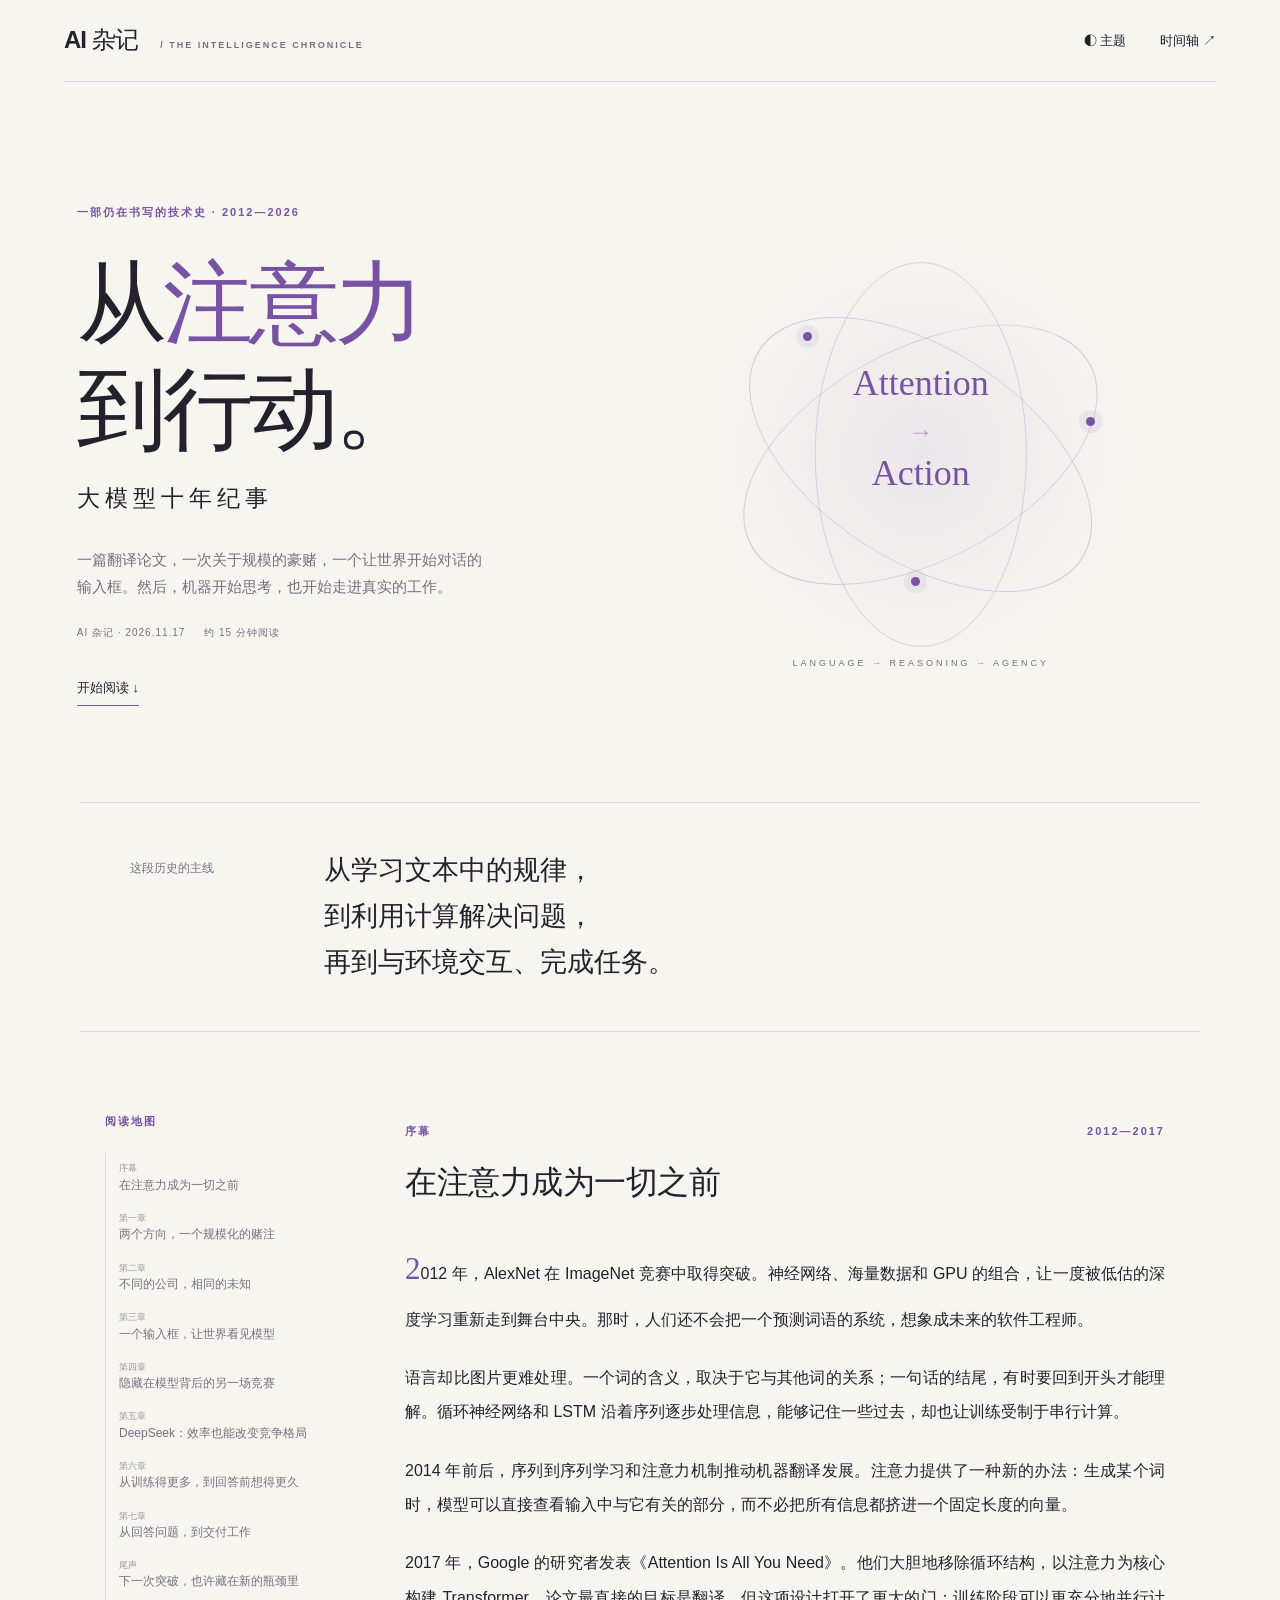
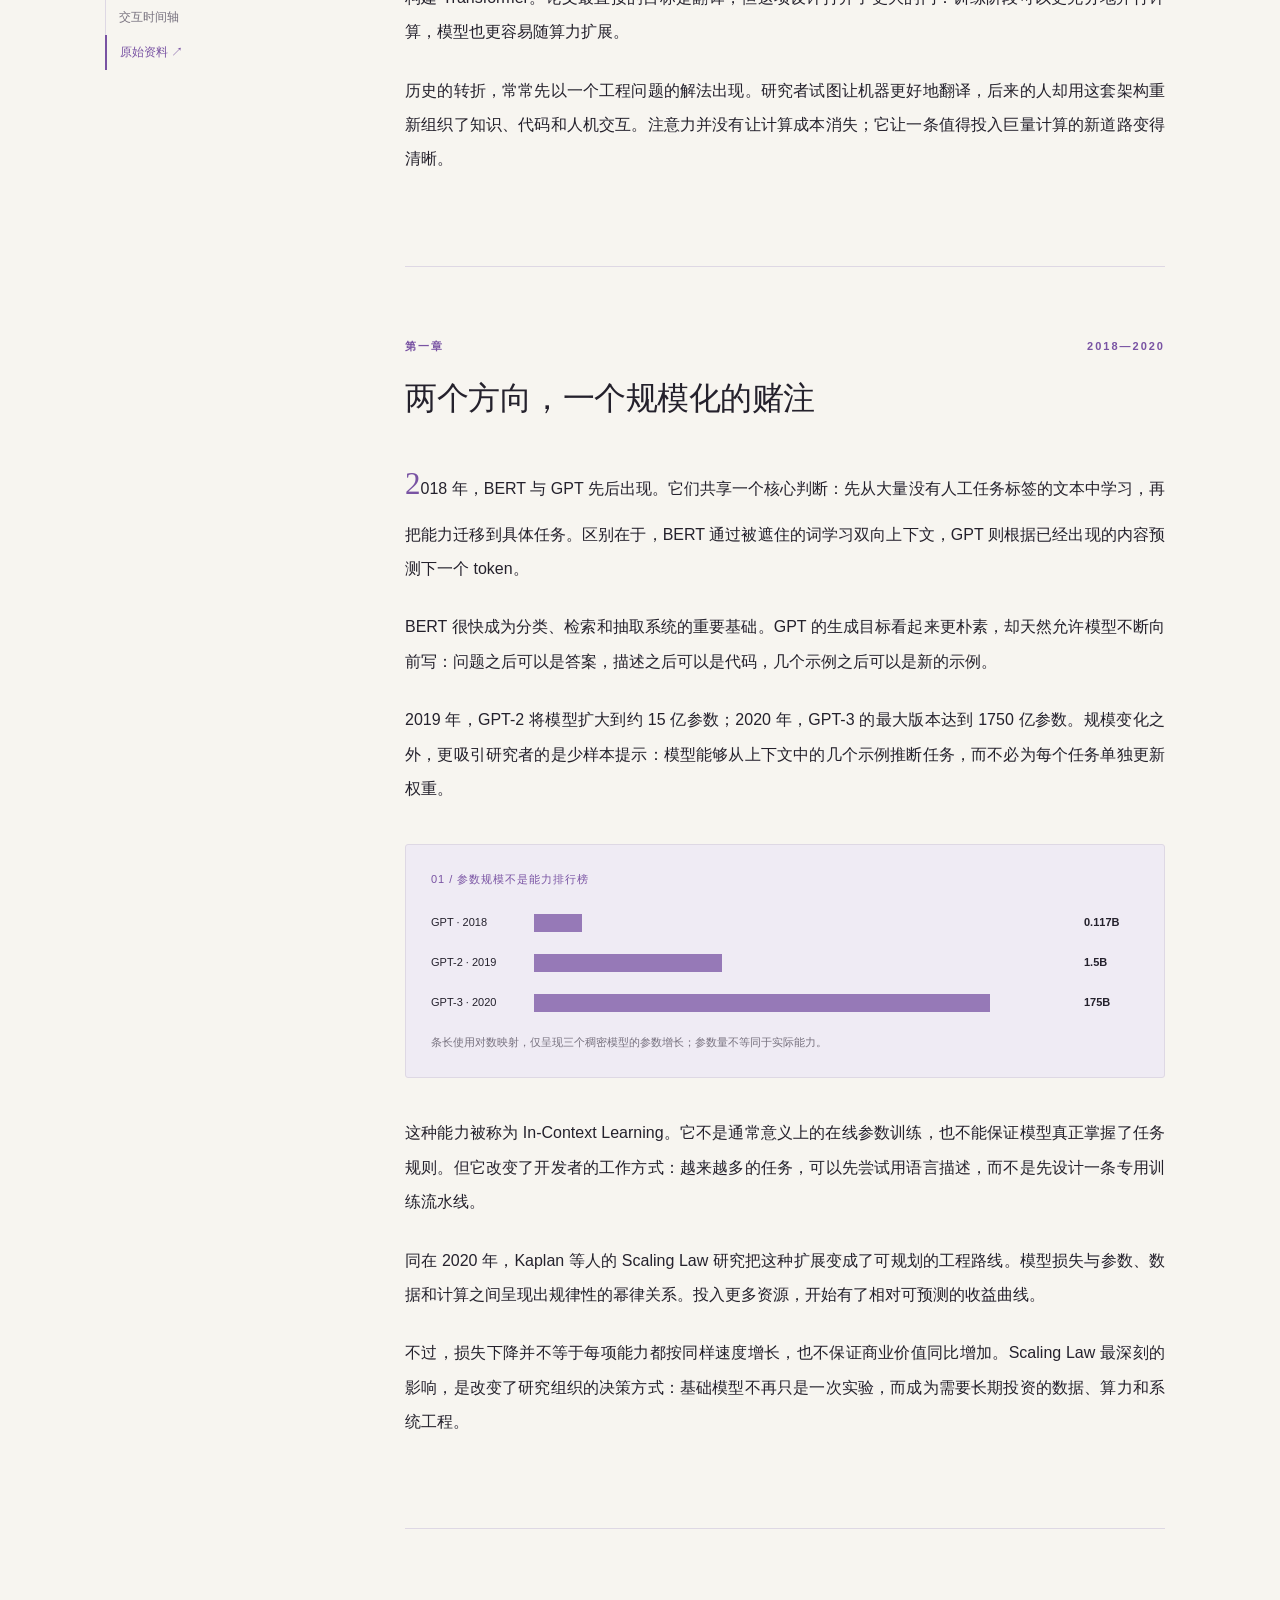
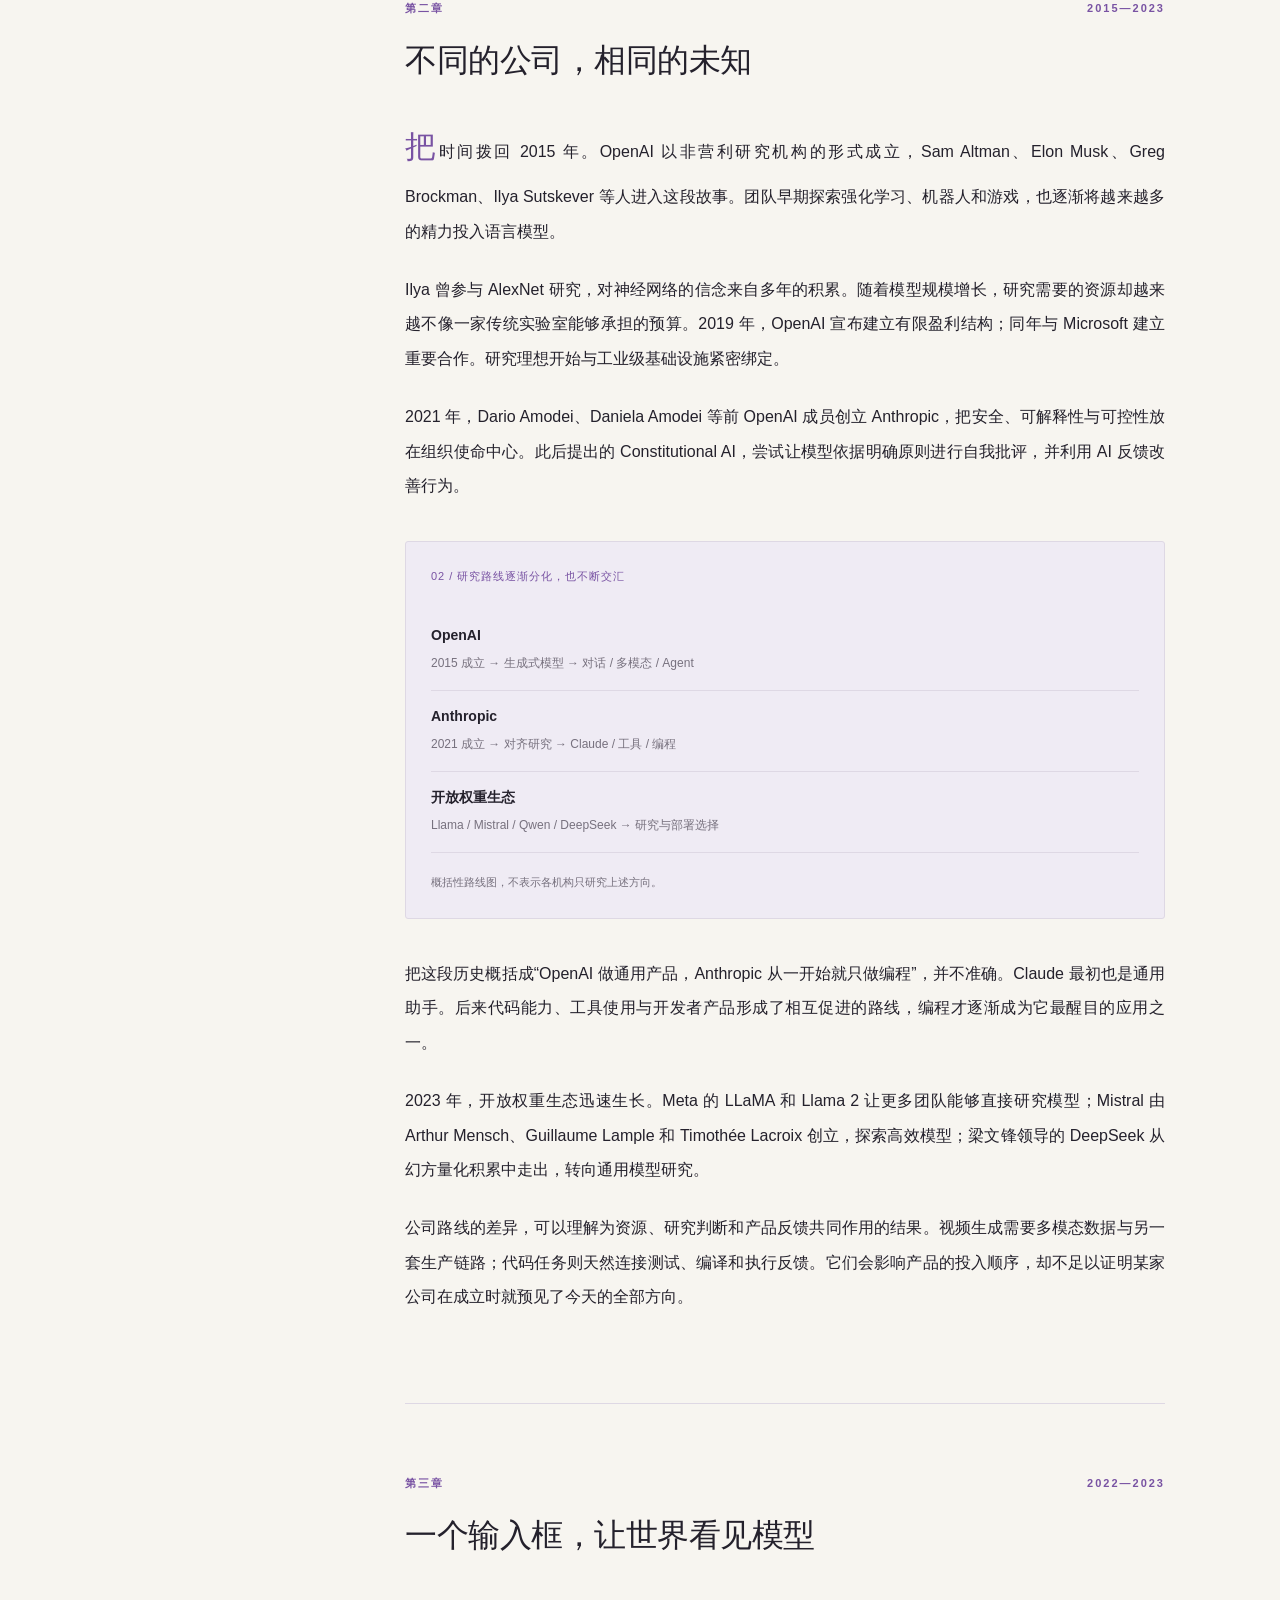
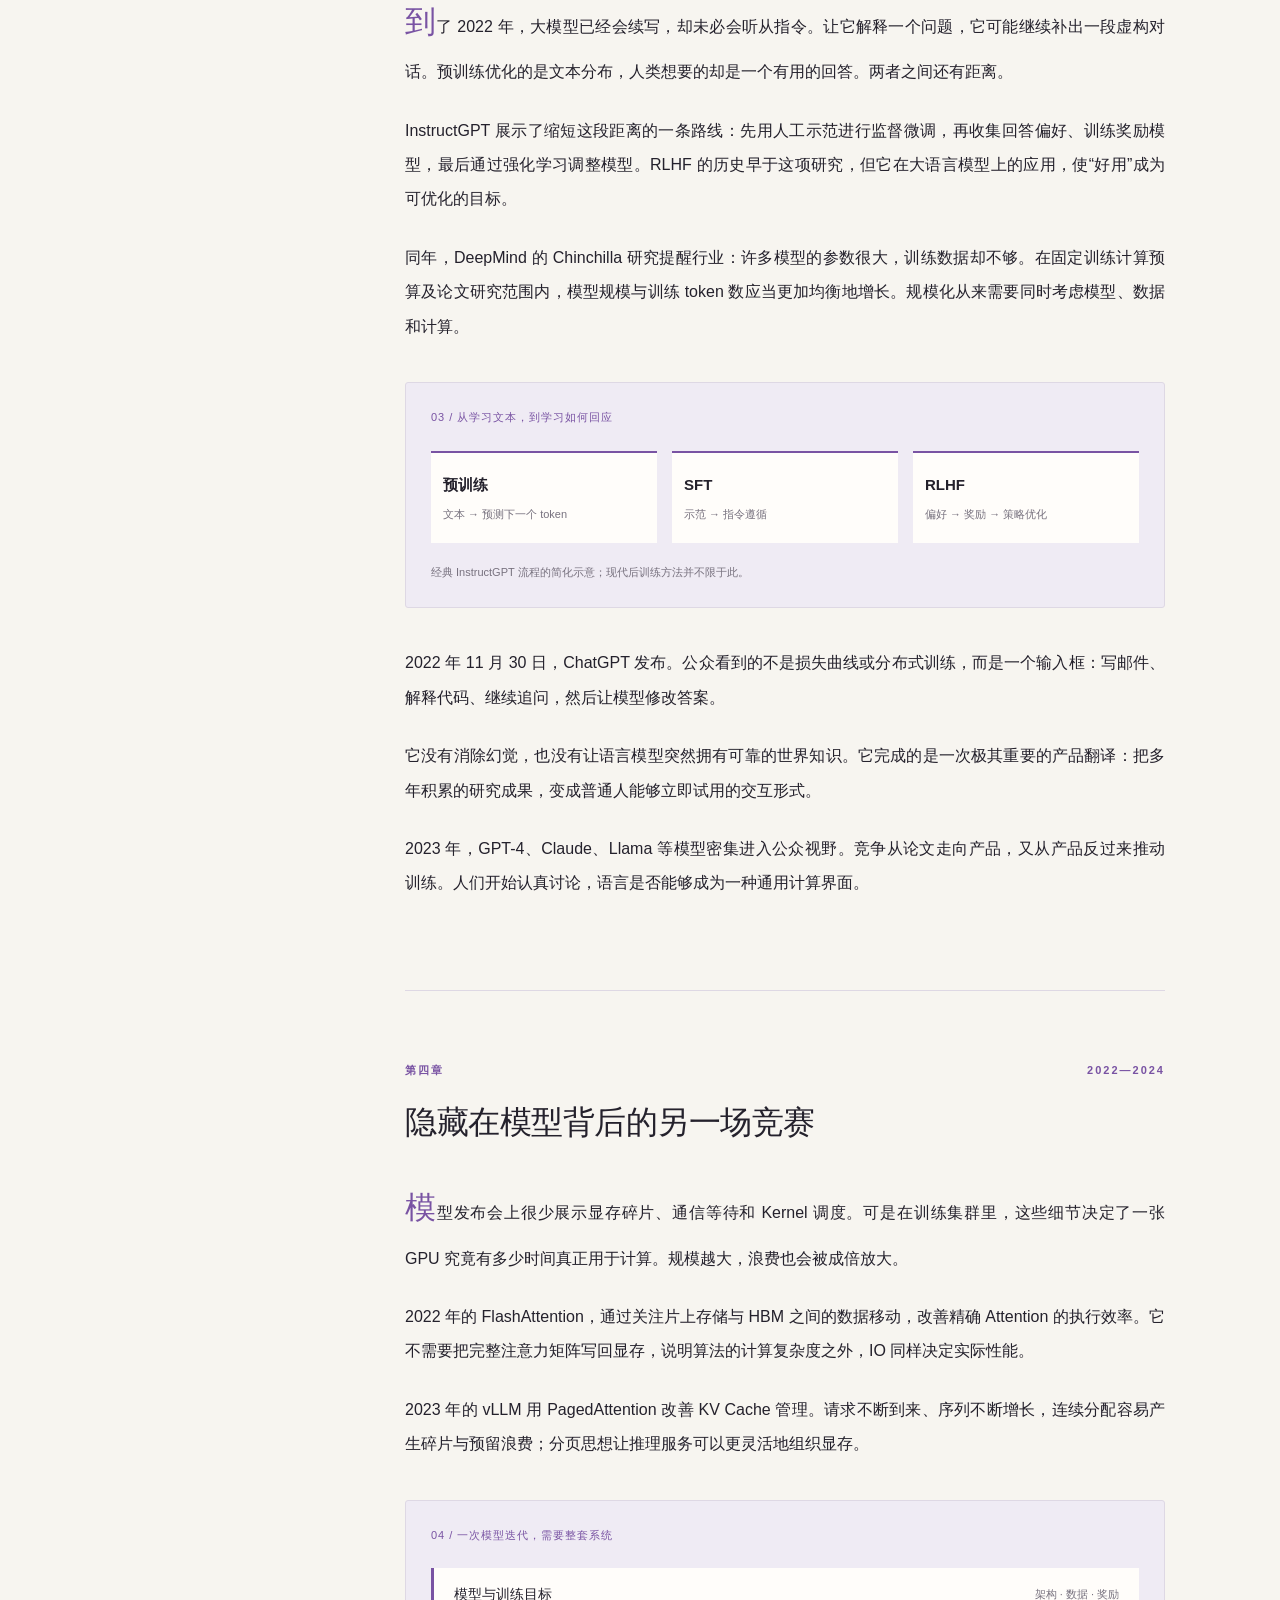
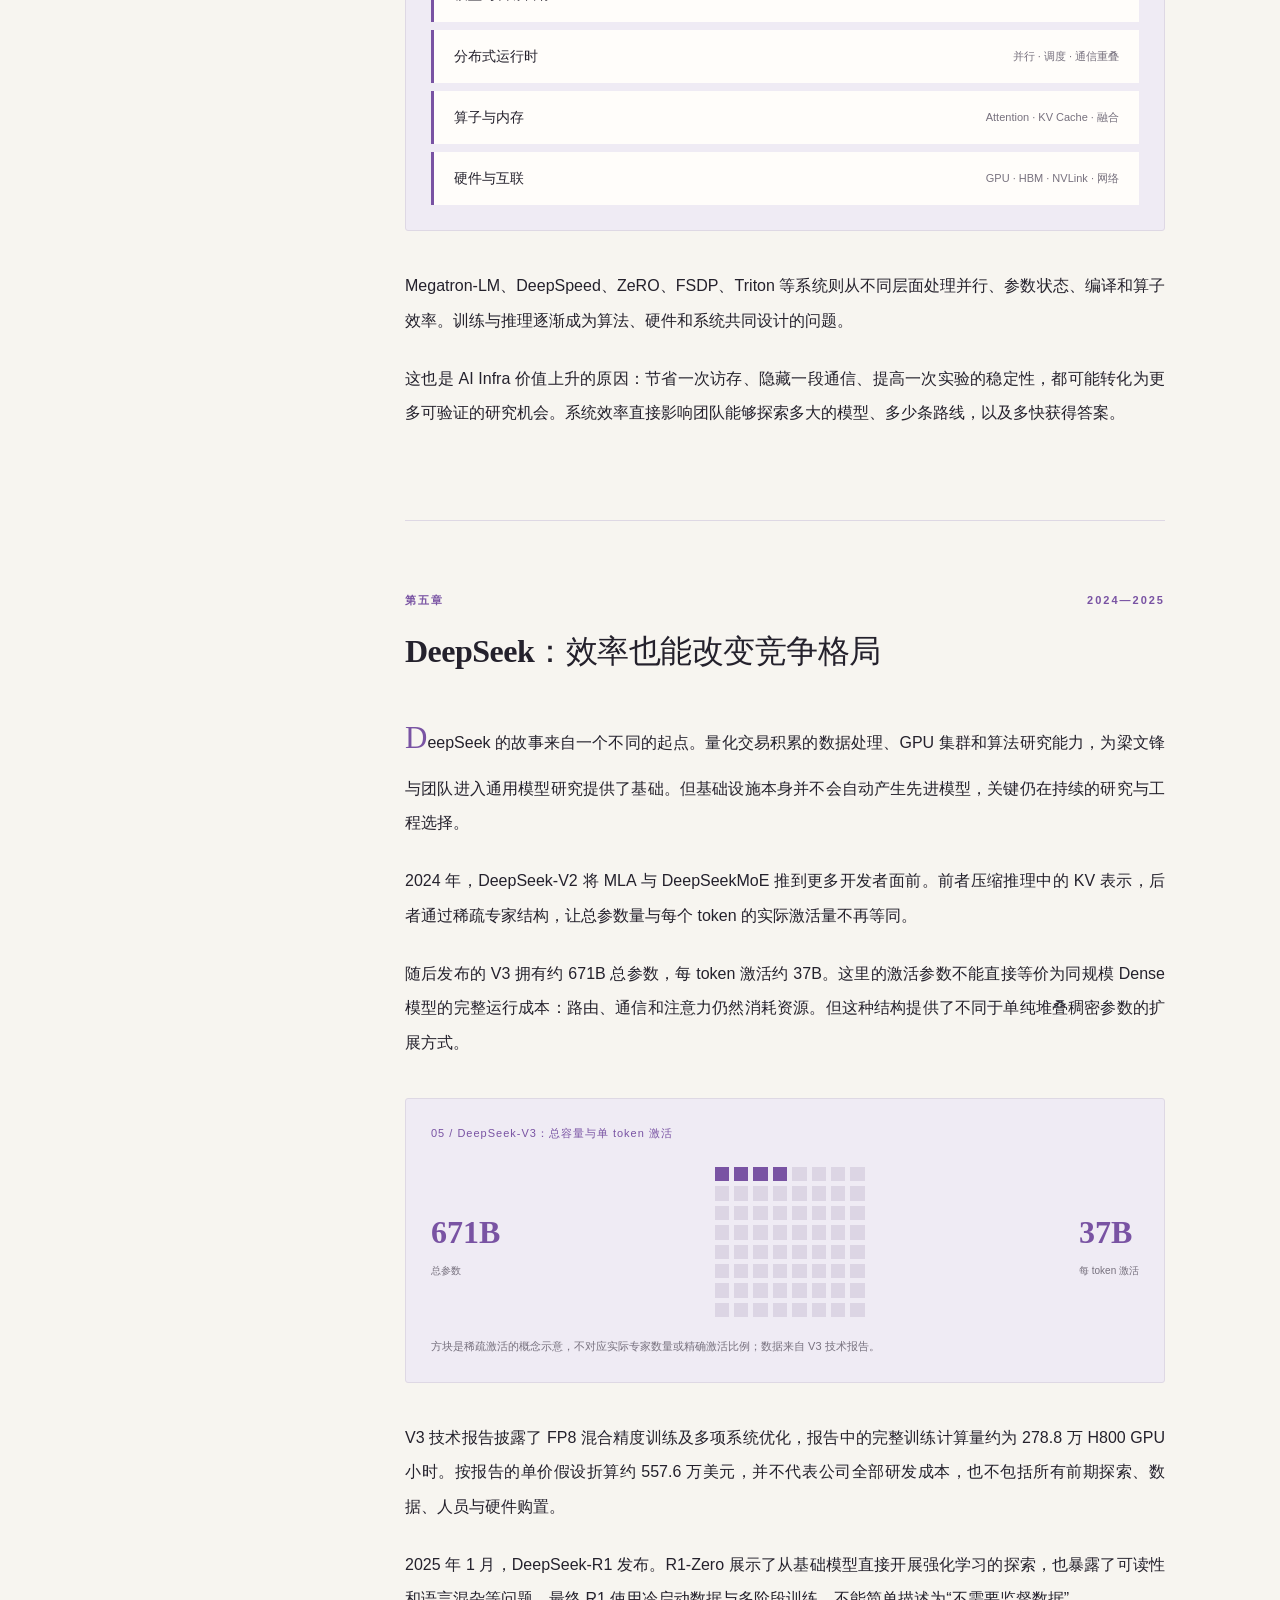
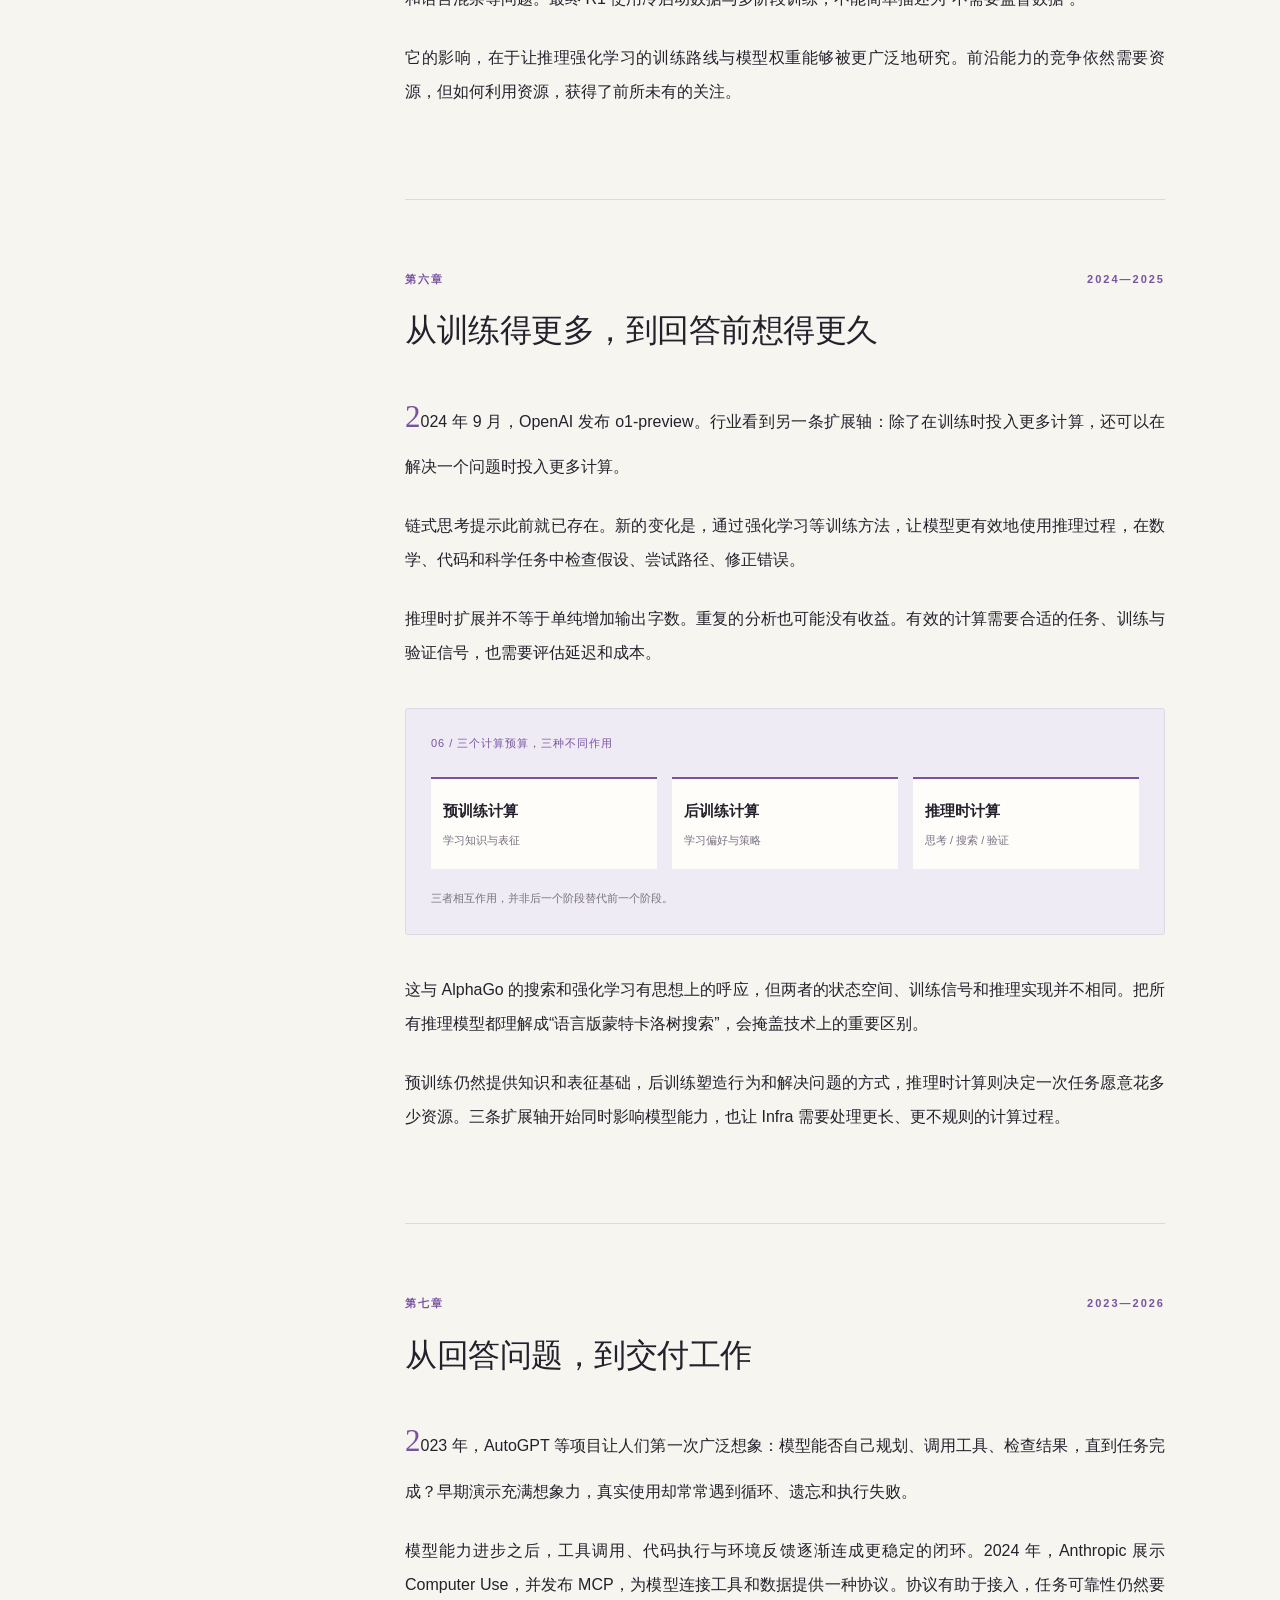
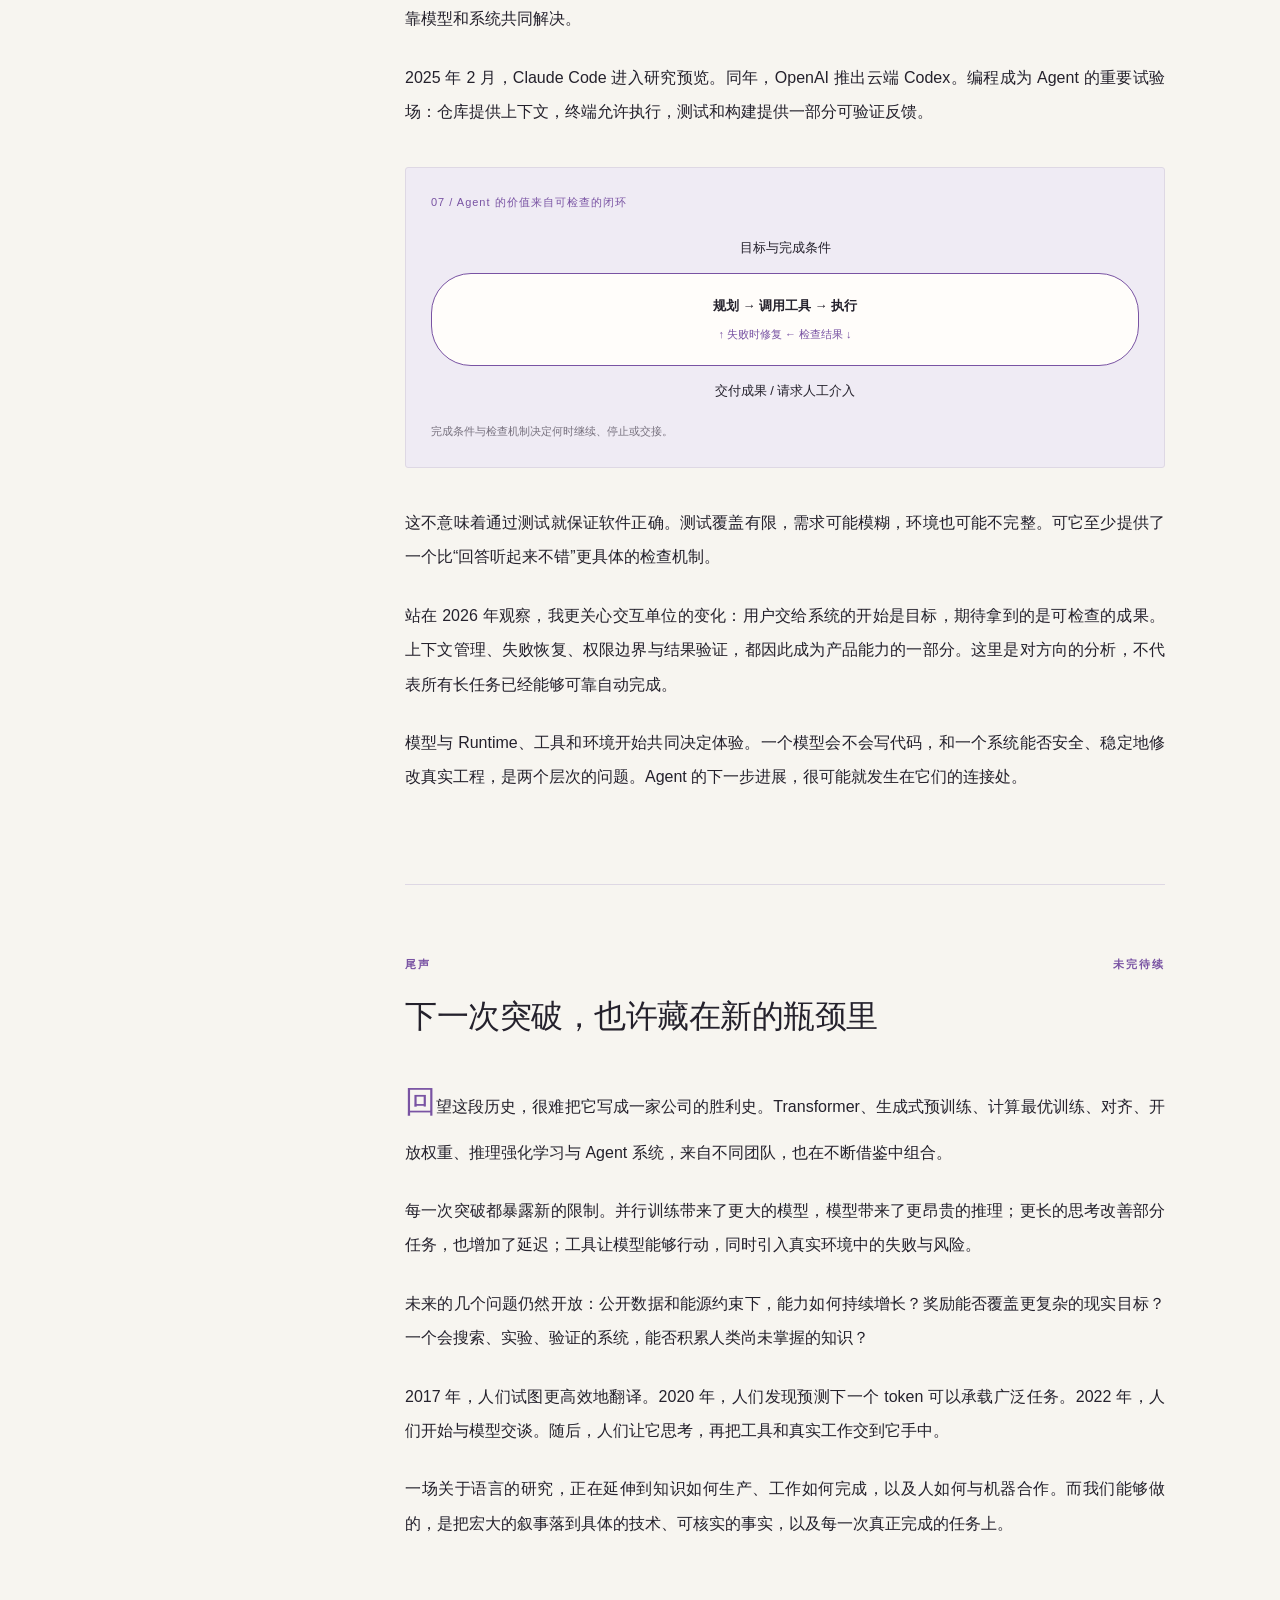
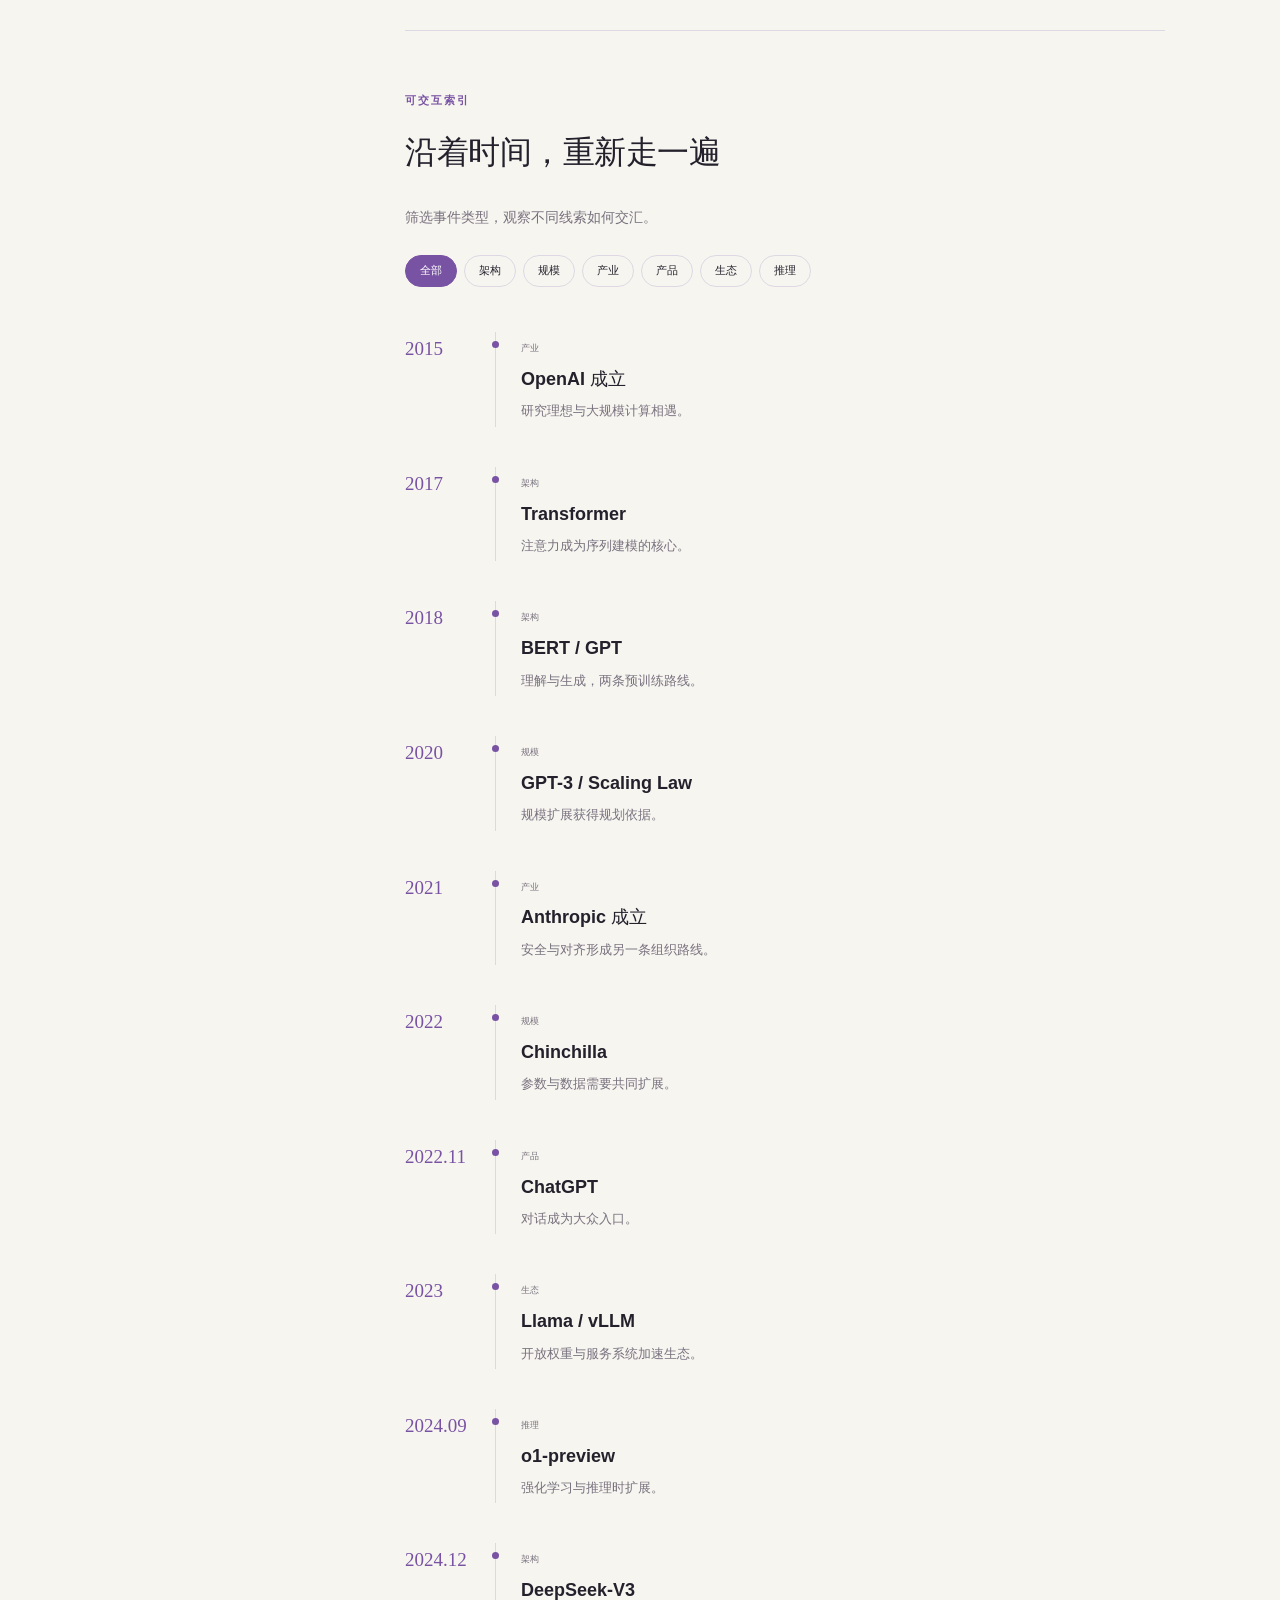
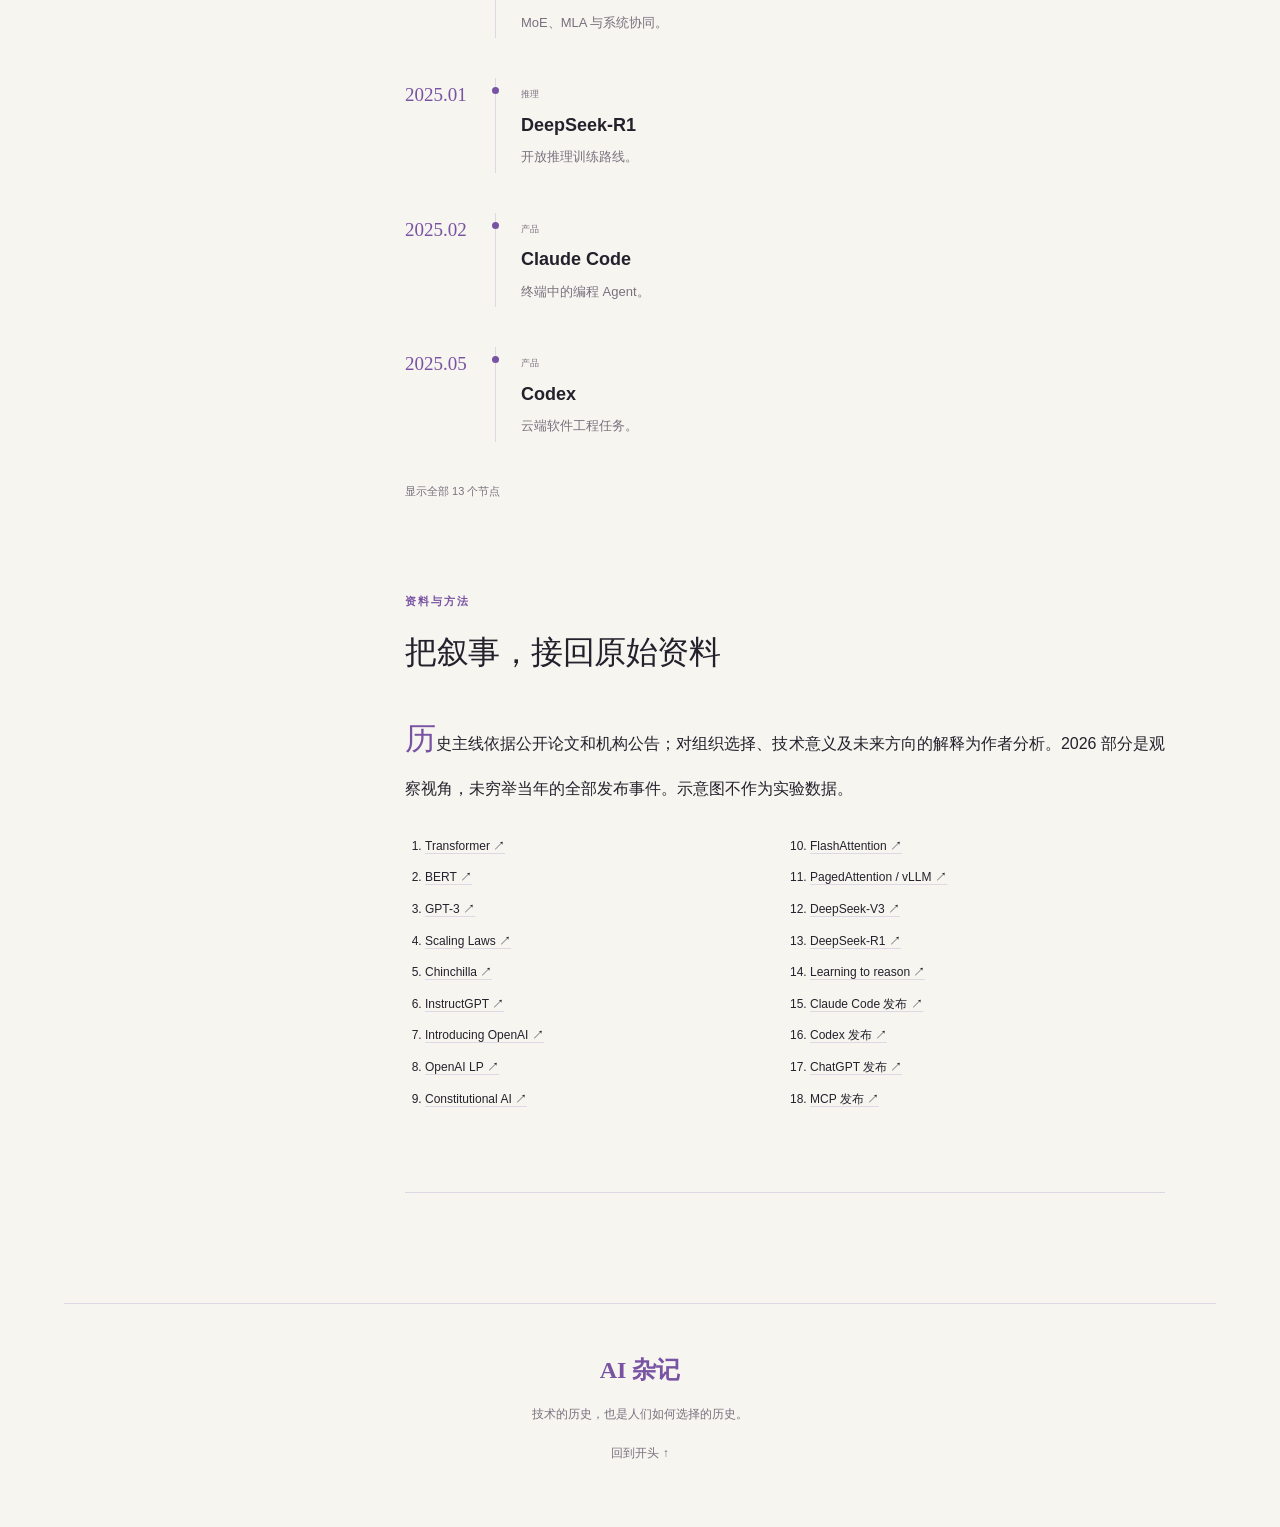
==== index.html @ 639d3c9b "Publish AI chronicle static blog" ====
<!doctype html><html lang="zh-CN"><head><meta charset="utf-8"><meta name="viewport" content="width=device-width,initial-scale=1"><meta name="description" content="从 Transformer 到 Agent：一部关于大模型、人物与系统工程的可视化纪实。"><meta name="theme-color" content="#7455a5"><title>从注意力到行动：大模型十年纪事 · AI 杂记</title><link rel="icon" href="assets/icon.svg" type="image/svg+xml"><link rel="stylesheet" href="assets/style.css"></head><body><a class="skip" href="#origin">跳到正文</a><div class="progress" aria-hidden="true"></div><header><a class="brand" href="#">AI <span>杂记</span><small> / THE INTELLIGENCE CHRONICLE</small></a><div><button id="theme" aria-label="切换深浅主题">◐ 主题</button><a href="#timeline">时间轴 ↗</a></div></header><main><div class="hero"><div class="hero-copy"><div class="eyebrow">一部仍在书写的技术史 · 2012—2026</div><h1>从<span>注意力</span><br>到行动。</h1><p class="subtitle">大模型十年纪事</p><p class="intro">一篇翻译论文，一次关于规模的豪赌，一个让世界开始对话的输入框。然后，机器开始思考，也开始走进真实的工作。</p><div class="meta">AI 杂记 · 2026.11.17 <span id="reading-time"></span></div><a class="start" href="#origin">开始阅读 ↓</a></div><div class="hero-art" aria-hidden="true"><div class="orbit o1"></div><div class="orbit o2"></div><div class="orbit o3"></div><span class="star s1"></span><span class="star s2"></span><span class="star s3"></span><div class="core">Attention<br><i>→</i><br>Action</div><small class="art-label">LANGUAGE → REASONING → AGENCY</small></div></div><div class="opening"><span>这段历史的主线</span><p>从学习文本中的规律，<br>到利用计算解决问题，<br>再到与环境交互、完成任务。</p></div><div class="layout"><aside><div class="toc"><div class="eyebrow">阅读地图</div><a href="#origin"><small>序幕</small>在注意力成为一切之前</a><a href="#pretrain"><small>第一章</small>两个方向，一个规模化的赌注</a><a href="#companies"><small>第二章</small>不同的公司，相同的未知</a><a href="#chatgpt"><small>第三章</small>一个输入框，让世界看见模型</a><a href="#infra"><small>第四章</small>隐藏在模型背后的另一场竞赛</a><a href="#deepseek"><small>第五章</small>DeepSeek：效率也能改变竞争格局</a><a href="#reasoning"><small>第六章</small>从训练得更多，到回答前想得更久</a><a href="#agent"><small>第七章</small>从回答问题，到交付工作</a><a href="#future"><small>尾声</small>下一次突破，也许藏在新的瓶颈里</a><a href="#timeline">交互时间轴</a><a href="#references">原始资料 ↗</a></div></aside><article class="story"><section id="origin" class="chapter"><div class="eyebrow">序幕 <span>2012—2017</span></div><h2>在注意力成为一切之前</h2><p>2012 年，AlexNet 在 ImageNet 竞赛中取得突破。神经网络、海量数据和 GPU 的组合，让一度被低估的深度学习重新走到舞台中央。那时，人们还不会把一个预测词语的系统，想象成未来的软件工程师。</p><p>语言却比图片更难处理。一个词的含义，取决于它与其他词的关系；一句话的结尾，有时要回到开头才能理解。循环神经网络和 LSTM 沿着序列逐步处理信息，能够记住一些过去，却也让训练受制于串行计算。</p><p>2014 年前后，序列到序列学习和注意力机制推动机器翻译发展。注意力提供了一种新的办法：生成某个词时，模型可以直接查看输入中与它有关的部分，而不必把所有信息都挤进一个固定长度的向量。</p><p>2017 年，Google 的研究者发表《Attention Is All You Need》。他们大胆地移除循环结构，以注意力为核心构建 Transformer。论文最直接的目标是翻译，但这项设计打开了更大的门：训练阶段可以更充分地并行计算，模型也更容易随算力扩展。</p><p>历史的转折，常常先以一个工程问题的解法出现。研究者试图让机器更好地翻译，后来的人却用这套架构重新组织了知识、代码和人机交互。注意力并没有让计算成本消失；它让一条值得投入巨量计算的新道路变得清晰。</p></section><section id="pretrain" class="chapter"><div class="eyebrow">第一章 <span>2018—2020</span></div><h2>两个方向，一个规模化的赌注</h2><p>2018 年，BERT 与 GPT 先后出现。它们共享一个核心判断：先从大量没有人工任务标签的文本中学习，再把能力迁移到具体任务。区别在于，BERT 通过被遮住的词学习双向上下文，GPT 则根据已经出现的内容预测下一个 token。</p><p>BERT 很快成为分类、检索和抽取系统的重要基础。GPT 的生成目标看起来更朴素，却天然允许模型不断向前写：问题之后可以是答案，描述之后可以是代码，几个示例之后可以是新的示例。</p><p>2019 年，GPT-2 将模型扩大到约 15 亿参数；2020 年，GPT-3 的最大版本达到 1750 亿参数。规模变化之外，更吸引研究者的是少样本提示：模型能够从上下文中的几个示例推断任务，而不必为每个任务单独更新权重。</p><figure class="visual"><figcaption>01 / 参数规模不是能力排行榜</figcaption><div class="bars"><div><span>GPT · 2018</span><i style="--w:9%"></i><b>0.117B</b></div><div><span>GPT-2 · 2019</span><i style="--w:35%"></i><b>1.5B</b></div><div><span>GPT-3 · 2020</span><i style="--w:85%"></i><b>175B</b></div></div><p class="note">条长使用对数映射，仅呈现三个稠密模型的参数增长；参数量不等同于实际能力。</p></figure><p>这种能力被称为 In-Context Learning。它不是通常意义上的在线参数训练，也不能保证模型真正掌握了任务规则。但它改变了开发者的工作方式：越来越多的任务，可以先尝试用语言描述，而不是先设计一条专用训练流水线。</p><p>同在 2020 年，Kaplan 等人的 Scaling Law 研究把这种扩展变成了可规划的工程路线。模型损失与参数、数据和计算之间呈现出规律性的幂律关系。投入更多资源，开始有了相对可预测的收益曲线。</p><p>不过，损失下降并不等于每项能力都按同样速度增长，也不保证商业价值同比增加。Scaling Law 最深刻的影响，是改变了研究组织的决策方式：基础模型不再只是一次实验，而成为需要长期投资的数据、算力和系统工程。</p></section><section id="companies" class="chapter"><div class="eyebrow">第二章 <span>2015—2023</span></div><h2>不同的公司，相同的未知</h2><p>把时间拨回 2015 年。OpenAI 以非营利研究机构的形式成立，Sam Altman、Elon Musk、Greg Brockman、Ilya Sutskever 等人进入这段故事。团队早期探索强化学习、机器人和游戏，也逐渐将越来越多的精力投入语言模型。</p><p>Ilya 曾参与 AlexNet 研究，对神经网络的信念来自多年的积累。随着模型规模增长，研究需要的资源却越来越不像一家传统实验室能够承担的预算。2019 年，OpenAI 宣布建立有限盈利结构；同年与 Microsoft 建立重要合作。研究理想开始与工业级基础设施紧密绑定。</p><p>2021 年，Dario Amodei、Daniela Amodei 等前 OpenAI 成员创立 Anthropic，把安全、可解释性与可控性放在组织使命中心。此后提出的 Constitutional AI，尝试让模型依据明确原则进行自我批评，并利用 AI 反馈改善行为。</p><figure class="visual"><figcaption>02 / 研究路线逐渐分化，也不断交汇</figcaption><div class="lanes"><div><b>OpenAI</b><span>2015 成立 → 生成式模型 → 对话 / 多模态 / Agent</span></div><div><b>Anthropic</b><span>2021 成立 → 对齐研究 → Claude / 工具 / 编程</span></div><div><b>开放权重生态</b><span>Llama / Mistral / Qwen / DeepSeek → 研究与部署选择</span></div></div><p class="note">概括性路线图，不表示各机构只研究上述方向。</p></figure><p>把这段历史概括成“OpenAI 做通用产品，Anthropic 从一开始就只做编程”，并不准确。Claude 最初也是通用助手。后来代码能力、工具使用与开发者产品形成了相互促进的路线，编程才逐渐成为它最醒目的应用之一。</p><p>2023 年，开放权重生态迅速生长。Meta 的 LLaMA 和 Llama 2 让更多团队能够直接研究模型；Mistral 由 Arthur Mensch、Guillaume Lample 和 Timothée Lacroix 创立，探索高效模型；梁文锋领导的 DeepSeek 从幻方量化积累中走出，转向通用模型研究。</p><p>公司路线的差异，可以理解为资源、研究判断和产品反馈共同作用的结果。视频生成需要多模态数据与另一套生产链路；代码任务则天然连接测试、编译和执行反馈。它们会影响产品的投入顺序，却不足以证明某家公司在成立时就预见了今天的全部方向。</p></section><section id="chatgpt" class="chapter"><div class="eyebrow">第三章 <span>2022—2023</span></div><h2>一个输入框，让世界看见模型</h2><p>到了 2022 年，大模型已经会续写，却未必会听从指令。让它解释一个问题，它可能继续补出一段虚构对话。预训练优化的是文本分布，人类想要的却是一个有用的回答。两者之间还有距离。</p><p>InstructGPT 展示了缩短这段距离的一条路线：先用人工示范进行监督微调，再收集回答偏好、训练奖励模型，最后通过强化学习调整模型。RLHF 的历史早于这项研究，但它在大语言模型上的应用，使“好用”成为可优化的目标。</p><p>同年，DeepMind 的 Chinchilla 研究提醒行业：许多模型的参数很大，训练数据却不够。在固定训练计算预算及论文研究范围内，模型规模与训练 token 数应当更加均衡地增长。规模化从来需要同时考虑模型、数据和计算。</p><figure class="visual"><figcaption>03 / 从学习文本，到学习如何回应</figcaption><div class="flow"><div><b>预训练</b><span>文本 → 预测下一个 token</span></div><div><b>SFT</b><span>示范 → 指令遵循</span></div><div><b>RLHF</b><span>偏好 → 奖励 → 策略优化</span></div></div><p class="note">经典 InstructGPT 流程的简化示意；现代后训练方法并不限于此。</p></figure><p>2022 年 11 月 30 日，ChatGPT 发布。公众看到的不是损失曲线或分布式训练，而是一个输入框：写邮件、解释代码、继续追问，然后让模型修改答案。</p><p>它没有消除幻觉，也没有让语言模型突然拥有可靠的世界知识。它完成的是一次极其重要的产品翻译：把多年积累的研究成果，变成普通人能够立即试用的交互形式。</p><p>2023 年，GPT-4、Claude、Llama 等模型密集进入公众视野。竞争从论文走向产品，又从产品反过来推动训练。人们开始认真讨论，语言是否能够成为一种通用计算界面。</p></section><section id="infra" class="chapter"><div class="eyebrow">第四章 <span>2022—2024</span></div><h2>隐藏在模型背后的另一场竞赛</h2><p>模型发布会上很少展示显存碎片、通信等待和 Kernel 调度。可是在训练集群里，这些细节决定了一张 GPU 究竟有多少时间真正用于计算。规模越大，浪费也会被成倍放大。</p><p>2022 年的 FlashAttention，通过关注片上存储与 HBM 之间的数据移动，改善精确 Attention 的执行效率。它不需要把完整注意力矩阵写回显存，说明算法的计算复杂度之外，IO 同样决定实际性能。</p><p>2023 年的 vLLM 用 PagedAttention 改善 KV Cache 管理。请求不断到来、序列不断增长，连续分配容易产生碎片与预留浪费；分页思想让推理服务可以更灵活地组织显存。</p><figure class="visual"><figcaption>04 / 一次模型迭代，需要整套系统</figcaption><div class="stack"><div>模型与训练目标 <small>架构 · 数据 · 奖励</small></div><div>分布式运行时 <small>并行 · 调度 · 通信重叠</small></div><div>算子与内存 <small>Attention · KV Cache · 融合</small></div><div>硬件与互联 <small>GPU · HBM · NVLink · 网络</small></div></div></figure><p>Megatron-LM、DeepSpeed、ZeRO、FSDP、Triton 等系统则从不同层面处理并行、参数状态、编译和算子效率。训练与推理逐渐成为算法、硬件和系统共同设计的问题。</p><p>这也是 AI Infra 价值上升的原因：节省一次访存、隐藏一段通信、提高一次实验的稳定性，都可能转化为更多可验证的研究机会。系统效率直接影响团队能够探索多大的模型、多少条路线，以及多快获得答案。</p></section><section id="deepseek" class="chapter"><div class="eyebrow">第五章 <span>2024—2025</span></div><h2>DeepSeek：效率也能改变竞争格局</h2><p>DeepSeek 的故事来自一个不同的起点。量化交易积累的数据处理、GPU 集群和算法研究能力，为梁文锋与团队进入通用模型研究提供了基础。但基础设施本身并不会自动产生先进模型，关键仍在持续的研究与工程选择。</p><p>2024 年，DeepSeek-V2 将 MLA 与 DeepSeekMoE 推到更多开发者面前。前者压缩推理中的 KV 表示，后者通过稀疏专家结构，让总参数量与每个 token 的实际激活量不再等同。</p><p>随后发布的 V3 拥有约 671B 总参数，每 token 激活约 37B。这里的激活参数不能直接等价为同规模 Dense 模型的完整运行成本：路由、通信和注意力仍然消耗资源。但这种结构提供了不同于单纯堆叠稠密参数的扩展方式。</p><figure class="visual"><figcaption>05 / DeepSeek-V3：总容量与单 token 激活</figcaption><div class="moe"><strong>671B<small>总参数</small></strong><div class="experts"><i class="on"></i><i class="on"></i><i class="on"></i><i class="on"></i><i></i><i></i><i></i><i></i><i></i><i></i><i></i><i></i><i></i><i></i><i></i><i></i><i></i><i></i><i></i><i></i><i></i><i></i><i></i><i></i><i></i><i></i><i></i><i></i><i></i><i></i><i></i><i></i><i></i><i></i><i></i><i></i><i></i><i></i><i></i><i></i><i></i><i></i><i></i><i></i><i></i><i></i><i></i><i></i><i></i><i></i><i></i><i></i><i></i><i></i><i></i><i></i><i></i><i></i><i></i><i></i><i></i><i></i><i></i><i></i></div><strong>37B<small>每 token 激活</small></strong></div><p class="note">方块是稀疏激活的概念示意，不对应实际专家数量或精确激活比例；数据来自 V3 技术报告。</p></figure><p>V3 技术报告披露了 FP8 混合精度训练及多项系统优化，报告中的完整训练计算量约为 278.8 万 H800 GPU 小时。按报告的单价假设折算约 557.6 万美元，并不代表公司全部研发成本，也不包括所有前期探索、数据、人员与硬件购置。</p><p>2025 年 1 月，DeepSeek-R1 发布。R1-Zero 展示了从基础模型直接开展强化学习的探索，也暴露了可读性和语言混杂等问题。最终 R1 使用冷启动数据与多阶段训练，不能简单描述为“不需要监督数据”。</p><p>它的影响，在于让推理强化学习的训练路线与模型权重能够被更广泛地研究。前沿能力的竞争依然需要资源，但如何利用资源，获得了前所未有的关注。</p></section><section id="reasoning" class="chapter"><div class="eyebrow">第六章 <span>2024—2025</span></div><h2>从训练得更多，到回答前想得更久</h2><p>2024 年 9 月，OpenAI 发布 o1-preview。行业看到另一条扩展轴：除了在训练时投入更多计算，还可以在解决一个问题时投入更多计算。</p><p>链式思考提示此前就已存在。新的变化是，通过强化学习等训练方法，让模型更有效地使用推理过程，在数学、代码和科学任务中检查假设、尝试路径、修正错误。</p><p>推理时扩展并不等于单纯增加输出字数。重复的分析也可能没有收益。有效的计算需要合适的任务、训练与验证信号，也需要评估延迟和成本。</p><figure class="visual"><figcaption>06 / 三个计算预算，三种不同作用</figcaption><div class="flow"><div><b>预训练计算</b><span>学习知识与表征</span></div><div><b>后训练计算</b><span>学习偏好与策略</span></div><div><b>推理时计算</b><span>思考 / 搜索 / 验证</span></div></div><p class="note">三者相互作用，并非后一个阶段替代前一个阶段。</p></figure><p>这与 AlphaGo 的搜索和强化学习有思想上的呼应，但两者的状态空间、训练信号和推理实现并不相同。把所有推理模型都理解成“语言版蒙特卡洛树搜索”，会掩盖技术上的重要区别。</p><p>预训练仍然提供知识和表征基础，后训练塑造行为和解决问题的方式，推理时计算则决定一次任务愿意花多少资源。三条扩展轴开始同时影响模型能力，也让 Infra 需要处理更长、更不规则的计算过程。</p></section><section id="agent" class="chapter"><div class="eyebrow">第七章 <span>2023—2026</span></div><h2>从回答问题，到交付工作</h2><p>2023 年，AutoGPT 等项目让人们第一次广泛想象：模型能否自己规划、调用工具、检查结果，直到任务完成？早期演示充满想象力，真实使用却常常遇到循环、遗忘和执行失败。</p><p>模型能力进步之后，工具调用、代码执行与环境反馈逐渐连成更稳定的闭环。2024 年，Anthropic 展示 Computer Use，并发布 MCP，为模型连接工具和数据提供一种协议。协议有助于接入，任务可靠性仍然要靠模型和系统共同解决。</p><p>2025 年 2 月，Claude Code 进入研究预览。同年，OpenAI 推出云端 Codex。编程成为 Agent 的重要试验场：仓库提供上下文，终端允许执行，测试和构建提供一部分可验证反馈。</p><figure class="visual"><figcaption>07 / Agent 的价值来自可检查的闭环</figcaption><div class="agent-loop"><div>目标与完成条件</div><div class="loop-core"><b>规划 → 调用工具 → 执行</b><span>↑ 失败时修复 ← 检查结果 ↓</span></div><div>交付成果 / 请求人工介入</div></div><p class="note">完成条件与检查机制决定何时继续、停止或交接。</p></figure><p>这不意味着通过测试就保证软件正确。测试覆盖有限，需求可能模糊，环境也可能不完整。可它至少提供了一个比“回答听起来不错”更具体的检查机制。</p><p>站在 2026 年观察，我更关心交互单位的变化：用户交给系统的开始是目标，期待拿到的是可检查的成果。上下文管理、失败恢复、权限边界与结果验证，都因此成为产品能力的一部分。这里是对方向的分析，不代表所有长任务已经能够可靠自动完成。</p><p>模型与 Runtime、工具和环境开始共同决定体验。一个模型会不会写代码，和一个系统能否安全、稳定地修改真实工程，是两个层次的问题。Agent 的下一步进展，很可能就发生在它们的连接处。</p></section><section id="future" class="chapter"><div class="eyebrow">尾声 <span>未完待续</span></div><h2>下一次突破，也许藏在新的瓶颈里</h2><p>回望这段历史，很难把它写成一家公司的胜利史。Transformer、生成式预训练、计算最优训练、对齐、开放权重、推理强化学习与 Agent 系统，来自不同团队，也在不断借鉴中组合。</p><p>每一次突破都暴露新的限制。并行训练带来了更大的模型，模型带来了更昂贵的推理；更长的思考改善部分任务，也增加了延迟；工具让模型能够行动，同时引入真实环境中的失败与风险。</p><p>未来的几个问题仍然开放：公开数据和能源约束下，能力如何持续增长？奖励能否覆盖更复杂的现实目标？一个会搜索、实验、验证的系统，能否积累人类尚未掌握的知识？</p><p>2017 年，人们试图更高效地翻译。2020 年，人们发现预测下一个 token 可以承载广泛任务。2022 年，人们开始与模型交谈。随后，人们让它思考，再把工具和真实工作交到它手中。</p><p>一场关于语言的研究，正在延伸到知识如何生产、工作如何完成，以及人如何与机器合作。而我们能够做的，是把宏大的叙事落到具体的技术、可核实的事实，以及每一次真正完成的任务上。</p></section> <section id="timeline" class="timeline-section"><div class="eyebrow">可交互索引</div><h2>沿着时间，重新走一遍</h2><p>筛选事件类型，观察不同线索如何交汇。</p><div class="filters" role="group" aria-label="筛选时间轴"><button data-filter="全部" aria-pressed="true">全部</button><button data-filter="架构" aria-pressed="false">架构</button><button data-filter="规模" aria-pressed="false">规模</button><button data-filter="产业" aria-pressed="false">产业</button><button data-filter="产品" aria-pressed="false">产品</button><button data-filter="生态" aria-pressed="false">生态</button><button data-filter="推理" aria-pressed="false">推理</button></div><div class="timeline"><article data-category="产业"><time>2015</time><div><small>产业</small><h3>OpenAI 成立</h3><p>研究理想与大规模计算相遇。</p></div></article><article data-category="架构"><time>2017</time><div><small>架构</small><h3>Transformer</h3><p>注意力成为序列建模的核心。</p></div></article><article data-category="架构"><time>2018</time><div><small>架构</small><h3>BERT / GPT</h3><p>理解与生成，两条预训练路线。</p></div></article><article data-category="规模"><time>2020</time><div><small>规模</small><h3>GPT-3 / Scaling Law</h3><p>规模扩展获得规划依据。</p></div></article><article data-category="产业"><time>2021</time><div><small>产业</small><h3>Anthropic 成立</h3><p>安全与对齐形成另一条组织路线。</p></div></article><article data-category="规模"><time>2022</time><div><small>规模</small><h3>Chinchilla</h3><p>参数与数据需要共同扩展。</p></div></article><article data-category="产品"><time>2022.11</time><div><small>产品</small><h3>ChatGPT</h3><p>对话成为大众入口。</p></div></article><article data-category="生态"><time>2023</time><div><small>生态</small><h3>Llama / vLLM</h3><p>开放权重与服务系统加速生态。</p></div></article><article data-category="推理"><time>2024.09</time><div><small>推理</small><h3>o1-preview</h3><p>强化学习与推理时扩展。</p></div></article><article data-category="架构"><time>2024.12</time><div><small>架构</small><h3>DeepSeek-V3</h3><p>MoE、MLA 与系统协同。</p></div></article><article data-category="推理"><time>2025.01</time><div><small>推理</small><h3>DeepSeek-R1</h3><p>开放推理训练路线。</p></div></article><article data-category="产品"><time>2025.02</time><div><small>产品</small><h3>Claude Code</h3><p>终端中的编程 Agent。</p></div></article><article data-category="产品"><time>2025.05</time><div><small>产品</small><h3>Codex</h3><p>云端软件工程任务。</p></div></article></div><p id="count" class="note" aria-live="polite">显示全部 13 个节点</p></section> <section id="references" class="chapter refs"><div class="eyebrow">资料与方法</div><h2>把叙事，接回原始资料</h2><p>历史主线依据公开论文和机构公告；对组织选择、技术意义及未来方向的解释为作者分析。2026 部分是观察视角，未穷举当年的全部发布事件。示意图不作为实验数据。</p><ol><li><a href="https://arxiv.org/abs/1706.03762" target="_blank" rel="noopener noreferrer">Transformer ↗</a></li><li><a href="https://arxiv.org/abs/1810.04805" target="_blank" rel="noopener noreferrer">BERT ↗</a></li><li><a href="https://arxiv.org/abs/2005.14165" target="_blank" rel="noopener noreferrer">GPT-3 ↗</a></li><li><a href="https://arxiv.org/abs/2001.08361" target="_blank" rel="noopener noreferrer">Scaling Laws ↗</a></li><li><a href="https://arxiv.org/abs/2203.15556" target="_blank" rel="noopener noreferrer">Chinchilla ↗</a></li><li><a href="https://arxiv.org/abs/2203.02155" target="_blank" rel="noopener noreferrer">InstructGPT ↗</a></li><li><a href="https://openai.com/index/introducing-openai/" target="_blank" rel="noopener noreferrer">Introducing OpenAI ↗</a></li><li><a href="https://openai.com/index/openai-lp/" target="_blank" rel="noopener noreferrer">OpenAI LP ↗</a></li><li><a href="https://arxiv.org/abs/2212.08073" target="_blank" rel="noopener noreferrer">Constitutional AI ↗</a></li><li><a href="https://arxiv.org/abs/2205.14135" target="_blank" rel="noopener noreferrer">FlashAttention ↗</a></li><li><a href="https://arxiv.org/abs/2309.06180" target="_blank" rel="noopener noreferrer">PagedAttention / vLLM ↗</a></li><li><a href="https://arxiv.org/abs/2412.19437" target="_blank" rel="noopener noreferrer">DeepSeek-V3 ↗</a></li><li><a href="https://arxiv.org/abs/2501.12948" target="_blank" rel="noopener noreferrer">DeepSeek-R1 ↗</a></li><li><a href="https://openai.com/index/learning-to-reason-with-llms/" target="_blank" rel="noopener noreferrer">Learning to reason ↗</a></li><li><a href="https://www.anthropic.com/news/claude-3-7-sonnet" target="_blank" rel="noopener noreferrer">Claude Code 发布 ↗</a></li><li><a href="https://openai.com/index/introducing-codex/" target="_blank" rel="noopener noreferrer">Codex 发布 ↗</a></li><li><a href="https://openai.com/index/chatgpt/" target="_blank" rel="noopener noreferrer">ChatGPT 发布 ↗</a></li><li><a href="https://www.anthropic.com/news/model-context-protocol" target="_blank" rel="noopener noreferrer">MCP 发布 ↗</a></li></ol></section></article></div><footer><b>AI 杂记</b><p>技术的历史，也是人们如何选择的历史。</p><a href="#">回到开头 ↑</a></footer></main><script src="assets/app.js"></script></body></html>
---- assets/style.css ----
:root{--bg:#f7f5f0;--paper:#fffdfa;--ink:#24212c;--muted:#77717e;--purple:#7953a3;--line:#ded8e4;--tint:#efebf4;--serif:Georgia,'Songti SC','Noto Serif CJK SC',serif}*{box-sizing:border-box}html{scroll-behavior:smooth;scroll-padding-top:95px}body{margin:0;background:var(--bg);color:var(--ink);font-family:-apple-system,BlinkMacSystemFont,'PingFang SC','Microsoft YaHei',sans-serif;line-height:1.8}a{color:inherit;text-decoration:none}a:hover{color:var(--purple)}button{font:inherit;color:inherit;cursor:pointer}button:focus-visible,a:focus-visible{outline:3px solid var(--purple);outline-offset:5px}header{height:82px;margin:0 5vw;border-bottom:1px solid var(--line);display:flex;justify-content:space-between;align-items:center;font-size:13px}.brand{font-size:24px;font-weight:750;letter-spacing:-1px}.brand span{font-family:var(--serif);font-weight:400}.brand small{font-size:9px;letter-spacing:2px;margin-left:18px;color:var(--muted)}header>div{display:flex;gap:28px;align-items:center}button#theme{background:none;border:0}.progress{position:fixed;left:0;top:0;height:3px;width:0;background:var(--purple);z-index:10}.hero{max-width:1280px;min-height:720px;margin:auto;padding:95px 6vw 70px;display:grid;grid-template-columns:1.1fr 1fr;align-items:center;gap:40px}.eyebrow{color:var(--purple);font-size:11px;letter-spacing:2px;font-weight:650;text-transform:uppercase}.hero h1{font-family:var(--serif);font-size:clamp(60px,7vw,103px);line-height:1.18;letter-spacing:-4px;margin:28px 0 16px;font-weight:500}.hero h1 span{color:var(--purple)}.subtitle{font-size:23px;letter-spacing:5px;margin:0 0 26px}.intro{max-width:410px;font-size:15px;color:var(--muted)}.meta{font-size:10px;color:var(--muted);letter-spacing:1px;margin-top:24px}.meta span{margin-left:15px}.start{display:inline-block;margin-top:34px;border-bottom:1px solid var(--purple);padding-bottom:6px;font-size:13px}.hero-art{position:relative;aspect-ratio:1;max-width:470px;width:100%;background:radial-gradient(ellipse at center,#b39bce29,transparent 66%)}.orbit{border:1px solid #9c80ba66;position:absolute;border-radius:50%;inset:9%}.o1{transform:rotate(-28deg) scaleY(.55)}.o2{transform:rotate(33deg) scaleY(.55)}.o3{transform:rotate(90deg) scaleY(.55)}.core{position:absolute;inset:30% 20%;text-align:center;font-family:Georgia,serif;font-size:36px;line-height:1.25;color:var(--purple)}.core i{font-size:25px;font-style:normal;color:#baa2ce}.star{position:absolute;width:9px;height:9px;background:var(--purple);border-radius:50%;box-shadow:0 0 0 7px #9776b51a}.s1{top:24%;left:25%}.s2{bottom:22%;left:48%}.s3{right:13%;top:42%}.art-label{position:absolute;bottom:4%;width:100%;text-align:center;font-size:9px;letter-spacing:3px;color:var(--muted)}.opening{border-top:1px solid var(--line);border-bottom:1px solid var(--line);max-width:1120px;margin:0 auto 80px;padding:45px 50px;display:flex;gap:110px;align-items:start}.opening>span{font-size:12px;color:var(--muted);padding-top:10px}.opening p{font-family:var(--serif);font-size:27px;line-height:1.7;margin:0}.layout{display:grid;grid-template-columns:235px minmax(0,760px);gap:65px;max-width:1120px;margin:0 auto;padding:0 25px}.toc{position:sticky;top:35px;max-height:90vh;overflow:auto;font-size:12px;padding-right:15px}.toc .eyebrow{margin-bottom:22px}.toc a{display:block;padding:8px 0 8px 13px;border-left:1px solid var(--line);color:var(--muted);line-height:1.6}.toc a.active{color:var(--purple);border-left:2px solid var(--purple)}.toc small{display:block;font-size:9px;opacity:.7}.chapter{padding:10px 0 65px;border-bottom:1px solid var(--line);margin-bottom:60px}.chapter .eyebrow{display:flex;justify-content:space-between}.chapter h2,.timeline-section h2{font-family:var(--serif);font-size:32px;line-height:1.45;font-weight:550;margin:18px 0 30px;letter-spacing:-.5px}.chapter>p{font-size:16px;line-height:2.15;margin:0 0 24px;text-align:justify}.chapter>p:first-of-type:first-letter{font-size:31px;color:var(--purple);font-family:var(--serif)}.visual{background:var(--tint);border:1px solid var(--line);margin:38px 0;padding:25px;border-radius:3px}figcaption{font-size:11px;letter-spacing:1px;color:var(--purple);margin-bottom:23px}.note{font-size:11px!important;color:var(--muted);line-height:1.8!important;margin:20px 0 0!important}.bars>div{display:grid;grid-template-columns:90px 1fr 55px;align-items:center;gap:13px;margin:20px 0;font-size:11px}.bars i{display:block;background:var(--purple);height:18px;width:var(--w);opacity:.75}.bars b{font-size:11px}.flow{display:grid;grid-template-columns:repeat(3,1fr);gap:15px}.flow>div{padding:18px 12px;background:var(--paper);border-top:2px solid var(--purple)}.flow b{display:block;font-size:15px}.flow span{display:block;font-size:11px;color:var(--muted);margin-top:7px}.lanes>div{border-bottom:1px solid var(--line);padding:13px 0}.lanes b{display:block;font-size:14px}.lanes span{font-size:12px;color:var(--muted)}.stack{display:grid;gap:8px}.stack>div{padding:14px 20px;background:var(--paper);border-left:3px solid var(--purple);font-size:14px}.stack small{float:right;font-size:11px;color:var(--muted);padding-top:3px}.moe{display:flex;gap:24px;align-items:center;justify-content:space-between}.moe strong{font-family:Georgia,serif;font-size:32px;color:var(--purple)}.moe small{display:block;font-family:sans-serif;font-size:10px;font-weight:400;color:var(--muted)}.experts{display:grid;grid-template-columns:repeat(8,1fr);gap:5px;width:150px}.experts i{aspect-ratio:1;background:#baabc7;opacity:.35}.experts i.on{background:var(--purple);opacity:1}.agent-loop{text-align:center;display:grid;gap:13px;font-size:13px}.loop-core{background:var(--paper);border:1px solid var(--purple);border-radius:40px;padding:20px}.loop-core b,.loop-core span{display:block}.loop-core span{font-size:11px;color:var(--purple);margin-top:8px}.timeline-section{margin-bottom:80px}.timeline-section>p{color:var(--muted);font-size:14px}.filters{display:flex;flex-wrap:wrap;gap:7px;margin:25px 0}.filters button{font-size:11px;border:1px solid var(--line);background:transparent;padding:5px 14px;border-radius:20px}.filters button[aria-pressed=true]{background:var(--purple);color:white;border-color:var(--purple)}.timeline article{display:grid;grid-template-columns:90px 1fr;position:relative;padding:20px 0}.timeline article[hidden]{display:none}.timeline article>div{padding-left:25px;border-left:1px solid var(--line);position:relative}.timeline article>div:before{content:'';width:7px;height:7px;position:absolute;background:var(--purple);border-radius:50%;left:-4px;top:9px}.timeline time{font-family:Georgia,serif;color:var(--purple);font-size:19px}.timeline small{font-size:9px;color:var(--muted)}.timeline h3{font-size:18px;margin:2px 0;font-weight:550}.timeline p{font-size:13px;margin:4px 0;color:var(--muted)}.refs ol{padding-left:20px;columns:2;column-gap:30px;font-size:12px}.refs li{break-inside:avoid;padding:5px 0}.refs a{border-bottom:1px solid var(--line)}footer{border-top:1px solid var(--line);margin:50px 5vw 0;padding:45px 0 60px;text-align:center}footer b{font-family:var(--serif);font-size:24px;color:var(--purple)}footer p,footer a{font-size:12px;color:var(--muted)}.skip{position:fixed;left:10px;top:-100px;z-index:20;background:var(--paper);padding:12px}.skip:focus{top:10px}body.dark{--bg:#1b1920;--paper:#24212b;--ink:#e4dfea;--muted:#a49aac;--purple:#bd99e4;--line:#39313f;--tint:#27212f}@media(max-width:900px){.layout{grid-template-columns:170px minmax(0,1fr);gap:25px}.hero{min-height:640px;padding-top:60px}.opening{margin:0 25px 60px;gap:50px;padding:35px}.brand small{display:none}.hero-art .core{font-size:29px}}@media(max-width:650px){header{height:65px}header>div{gap:15px}.hero{display:block;padding:55px 25px 30px;min-height:0}.hero h1{font-size:70px}.hero-art{width:240px;margin:10px auto 0}.hero-copy .intro{max-width:none}.hero-art .core{font-size:25px}.art-label{font-size:7px}.opening{padding:25px 0;display:block;margin-bottom:40px}.opening p{font-size:23px;margin-top:15px}.layout{display:block;padding:0 23px}aside{display:none}.chapter h2,.timeline-section h2{font-size:28px}.chapter>p{font-size:16px;line-height:2}.visual{padding:19px 15px;margin:30px 0}.chapter{padding-bottom:35px;margin-bottom:40px}.flow{gap:7px}.flow>div{padding:13px 8px}.flow b{font-size:13px}.flow span{font-size:10px}.moe{gap:10px}.moe strong{font-size:26px}.experts{width:110px;gap:3px}.stack small{float:none;display:block}.refs ol{columns:1}.bars>div{grid-template-columns:77px 1fr 40px;gap:7px}.timeline article{grid-template-columns:80px 1fr}}
@media(prefers-reduced-motion:reduce){html{scroll-behavior:auto}}@media print{header,aside,.hero-art,.filters,footer,.progress,.start{display:none}.layout{display:block;max-width:none}.hero{display:block;min-height:0;padding:20px}.opening{margin:20px}.visual{break-inside:avoid}.chapter{margin:15px 0;padding:15px 0}body{background:white;color:black}.chapter>p{font-size:11pt}.refs a{word-break:break-all}}
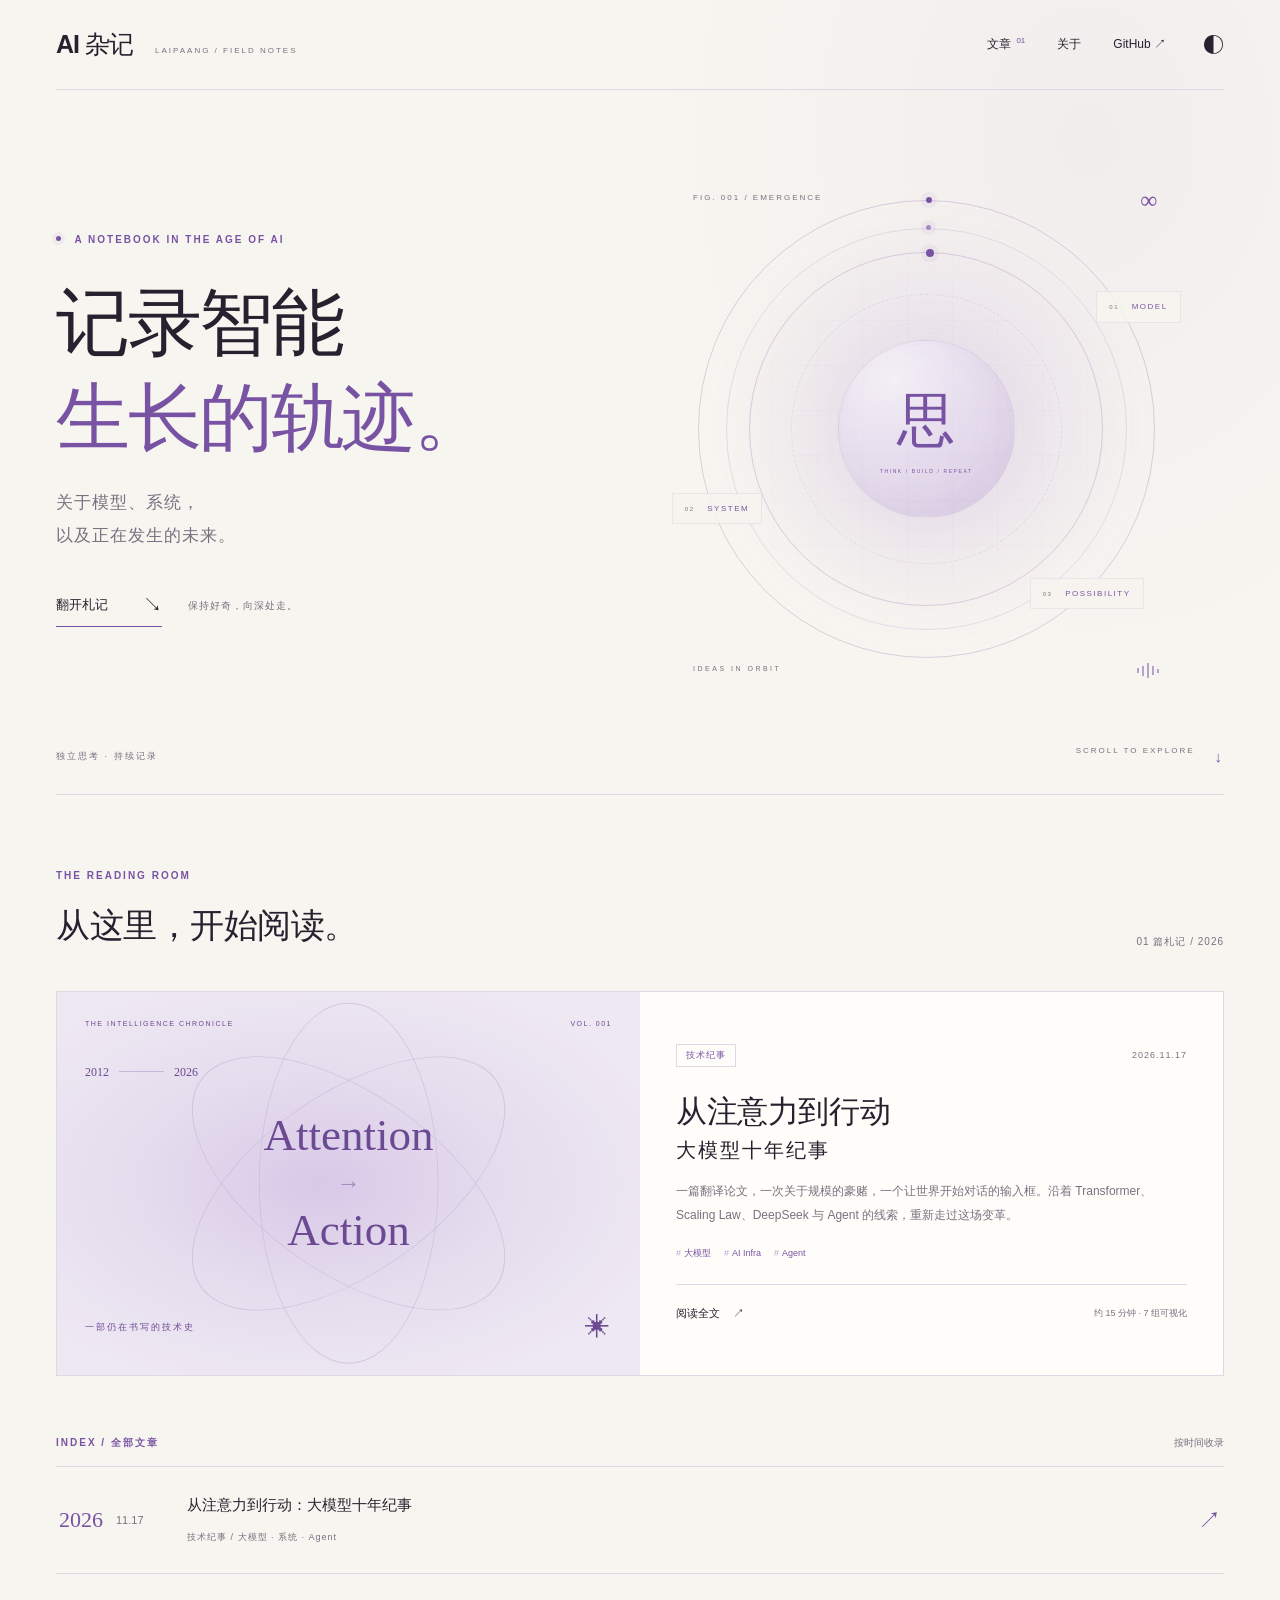
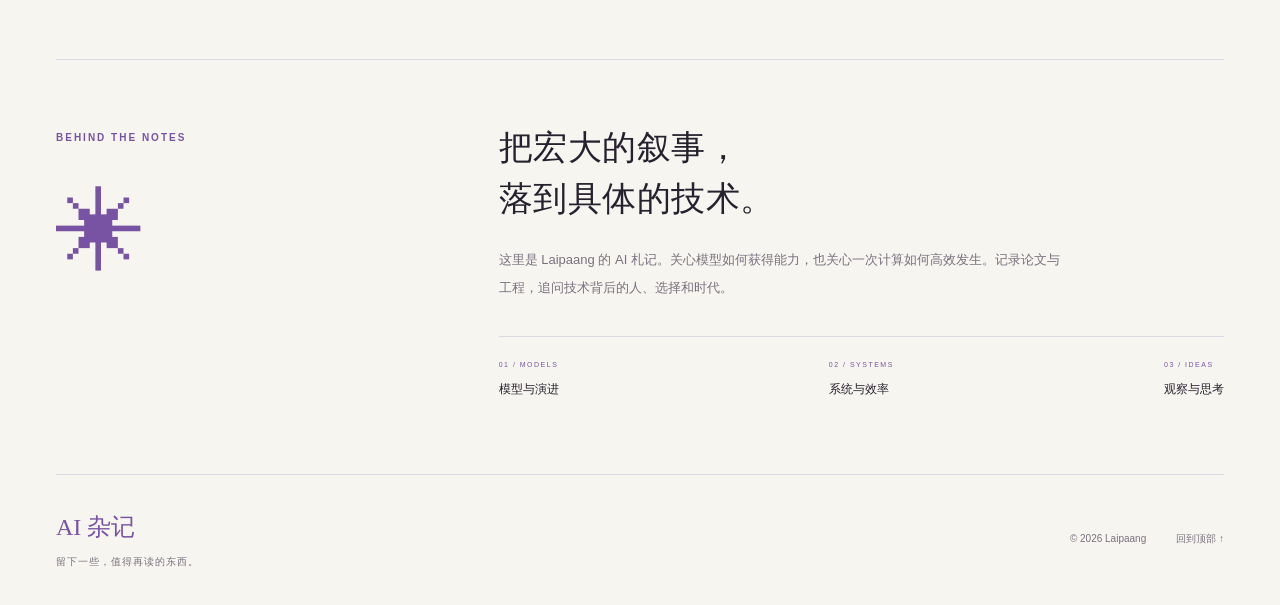
==== commit f1c975c3: "Add animated blog homepage and move chronicle to dated article URL" ====
--- a/index.html
+++ b/index.html
@@ -1 +1,81 @@
-<!doctype html><html lang="zh-CN"><head><meta charset="utf-8"><meta name="viewport" content="width=device-width,initial-scale=1"><meta name="description" content="从 Transformer 到 Agent：一部关于大模型、人物与系统工程的可视化纪实。"><meta name="theme-color" content="#7455a5"><title>从注意力到行动：大模型十年纪事 · AI 杂记</title><link rel="icon" href="assets/icon.svg" type="image/svg+xml"><link rel="stylesheet" href="assets/style.css"></head><body><a class="skip" href="#origin">跳到正文</a><div class="progress" aria-hidden="true"></div><header><a class="brand" href="#">AI <span>杂记</span><small> / THE INTELLIGENCE CHRONICLE</small></a><div><button id="theme" aria-label="切换深浅主题">◐ 主题</button><a href="#timeline">时间轴 ↗</a></div></header><main><div class="hero"><div class="hero-copy"><div class="eyebrow">一部仍在书写的技术史 · 2012—2026</div><h1>从<span>注意力</span><br>到行动。</h1><p class="subtitle">大模型十年纪事</p><p class="intro">一篇翻译论文，一次关于规模的豪赌，一个让世界开始对话的输入框。然后，机器开始思考，也开始走进真实的工作。</p><div class="meta">AI 杂记 · 2026.11.17 <span id="reading-time"></span></div><a class="start" href="#origin">开始阅读 ↓</a></div><div class="hero-art" aria-hidden="true"><div class="orbit o1"></div><div class="orbit o2"></div><div class="orbit o3"></div><span class="star s1"></span><span class="star s2"></span><span class="star s3"></span><div class="core">Attention<br><i>→</i><br>Action</div><small class="art-label">LANGUAGE → REASONING → AGENCY</small></div></div><div class="opening"><span>这段历史的主线</span><p>从学习文本中的规律，<br>到利用计算解决问题，<br>再到与环境交互、完成任务。</p></div><div class="layout"><aside><div class="toc"><div class="eyebrow">阅读地图</div><a href="#origin"><small>序幕</small>在注意力成为一切之前</a><a href="#pretrain"><small>第一章</small>两个方向，一个规模化的赌注</a><a href="#companies"><small>第二章</small>不同的公司，相同的未知</a><a href="#chatgpt"><small>第三章</small>一个输入框，让世界看见模型</a><a href="#infra"><small>第四章</small>隐藏在模型背后的另一场竞赛</a><a href="#deepseek"><small>第五章</small>DeepSeek：效率也能改变竞争格局</a><a href="#reasoning"><small>第六章</small>从训练得更多，到回答前想得更久</a><a href="#agent"><small>第七章</small>从回答问题，到交付工作</a><a href="#future"><small>尾声</small>下一次突破，也许藏在新的瓶颈里</a><a href="#timeline">交互时间轴</a><a href="#references">原始资料 ↗</a></div></aside><article class="story"><section id="origin" class="chapter"><div class="eyebrow">序幕 <span>2012—2017</span></div><h2>在注意力成为一切之前</h2><p>2012 年，AlexNet 在 ImageNet 竞赛中取得突破。神经网络、海量数据和 GPU 的组合，让一度被低估的深度学习重新走到舞台中央。那时，人们还不会把一个预测词语的系统，想象成未来的软件工程师。</p><p>语言却比图片更难处理。一个词的含义，取决于它与其他词的关系；一句话的结尾，有时要回到开头才能理解。循环神经网络和 LSTM 沿着序列逐步处理信息，能够记住一些过去，却也让训练受制于串行计算。</p><p>2014 年前后，序列到序列学习和注意力机制推动机器翻译发展。注意力提供了一种新的办法：生成某个词时，模型可以直接查看输入中与它有关的部分，而不必把所有信息都挤进一个固定长度的向量。</p><p>2017 年，Google 的研究者发表《Attention Is All You Need》。他们大胆地移除循环结构，以注意力为核心构建 Transformer。论文最直接的目标是翻译，但这项设计打开了更大的门：训练阶段可以更充分地并行计算，模型也更容易随算力扩展。</p><p>历史的转折，常常先以一个工程问题的解法出现。研究者试图让机器更好地翻译，后来的人却用这套架构重新组织了知识、代码和人机交互。注意力并没有让计算成本消失；它让一条值得投入巨量计算的新道路变得清晰。</p></section><section id="pretrain" class="chapter"><div class="eyebrow">第一章 <span>2018—2020</span></div><h2>两个方向，一个规模化的赌注</h2><p>2018 年，BERT 与 GPT 先后出现。它们共享一个核心判断：先从大量没有人工任务标签的文本中学习，再把能力迁移到具体任务。区别在于，BERT 通过被遮住的词学习双向上下文，GPT 则根据已经出现的内容预测下一个 token。</p><p>BERT 很快成为分类、检索和抽取系统的重要基础。GPT 的生成目标看起来更朴素，却天然允许模型不断向前写：问题之后可以是答案，描述之后可以是代码，几个示例之后可以是新的示例。</p><p>2019 年，GPT-2 将模型扩大到约 15 亿参数；2020 年，GPT-3 的最大版本达到 1750 亿参数。规模变化之外，更吸引研究者的是少样本提示：模型能够从上下文中的几个示例推断任务，而不必为每个任务单独更新权重。</p><figure class="visual"><figcaption>01 / 参数规模不是能力排行榜</figcaption><div class="bars"><div><span>GPT · 2018</span><i style="--w:9%"></i><b>0.117B</b></div><div><span>GPT-2 · 2019</span><i style="--w:35%"></i><b>1.5B</b></div><div><span>GPT-3 · 2020</span><i style="--w:85%"></i><b>175B</b></div></div><p class="note">条长使用对数映射，仅呈现三个稠密模型的参数增长；参数量不等同于实际能力。</p></figure><p>这种能力被称为 In-Context Learning。它不是通常意义上的在线参数训练，也不能保证模型真正掌握了任务规则。但它改变了开发者的工作方式：越来越多的任务，可以先尝试用语言描述，而不是先设计一条专用训练流水线。</p><p>同在 2020 年，Kaplan 等人的 Scaling Law 研究把这种扩展变成了可规划的工程路线。模型损失与参数、数据和计算之间呈现出规律性的幂律关系。投入更多资源，开始有了相对可预测的收益曲线。</p><p>不过，损失下降并不等于每项能力都按同样速度增长，也不保证商业价值同比增加。Scaling Law 最深刻的影响，是改变了研究组织的决策方式：基础模型不再只是一次实验，而成为需要长期投资的数据、算力和系统工程。</p></section><section id="companies" class="chapter"><div class="eyebrow">第二章 <span>2015—2023</span></div><h2>不同的公司，相同的未知</h2><p>把时间拨回 2015 年。OpenAI 以非营利研究机构的形式成立，Sam Altman、Elon Musk、Greg Brockman、Ilya Sutskever 等人进入这段故事。团队早期探索强化学习、机器人和游戏，也逐渐将越来越多的精力投入语言模型。</p><p>Ilya 曾参与 AlexNet 研究，对神经网络的信念来自多年的积累。随着模型规模增长，研究需要的资源却越来越不像一家传统实验室能够承担的预算。2019 年，OpenAI 宣布建立有限盈利结构；同年与 Microsoft 建立重要合作。研究理想开始与工业级基础设施紧密绑定。</p><p>2021 年，Dario Amodei、Daniela Amodei 等前 OpenAI 成员创立 Anthropic，把安全、可解释性与可控性放在组织使命中心。此后提出的 Constitutional AI，尝试让模型依据明确原则进行自我批评，并利用 AI 反馈改善行为。</p><figure class="visual"><figcaption>02 / 研究路线逐渐分化，也不断交汇</figcaption><div class="lanes"><div><b>OpenAI</b><span>2015 成立 → 生成式模型 → 对话 / 多模态 / Agent</span></div><div><b>Anthropic</b><span>2021 成立 → 对齐研究 → Claude / 工具 / 编程</span></div><div><b>开放权重生态</b><span>Llama / Mistral / Qwen / DeepSeek → 研究与部署选择</span></div></div><p class="note">概括性路线图，不表示各机构只研究上述方向。</p></figure><p>把这段历史概括成“OpenAI 做通用产品，Anthropic 从一开始就只做编程”，并不准确。Claude 最初也是通用助手。后来代码能力、工具使用与开发者产品形成了相互促进的路线，编程才逐渐成为它最醒目的应用之一。</p><p>2023 年，开放权重生态迅速生长。Meta 的 LLaMA 和 Llama 2 让更多团队能够直接研究模型；Mistral 由 Arthur Mensch、Guillaume Lample 和 Timothée Lacroix 创立，探索高效模型；梁文锋领导的 DeepSeek 从幻方量化积累中走出，转向通用模型研究。</p><p>公司路线的差异，可以理解为资源、研究判断和产品反馈共同作用的结果。视频生成需要多模态数据与另一套生产链路；代码任务则天然连接测试、编译和执行反馈。它们会影响产品的投入顺序，却不足以证明某家公司在成立时就预见了今天的全部方向。</p></section><section id="chatgpt" class="chapter"><div class="eyebrow">第三章 <span>2022—2023</span></div><h2>一个输入框，让世界看见模型</h2><p>到了 2022 年，大模型已经会续写，却未必会听从指令。让它解释一个问题，它可能继续补出一段虚构对话。预训练优化的是文本分布，人类想要的却是一个有用的回答。两者之间还有距离。</p><p>InstructGPT 展示了缩短这段距离的一条路线：先用人工示范进行监督微调，再收集回答偏好、训练奖励模型，最后通过强化学习调整模型。RLHF 的历史早于这项研究，但它在大语言模型上的应用，使“好用”成为可优化的目标。</p><p>同年，DeepMind 的 Chinchilla 研究提醒行业：许多模型的参数很大，训练数据却不够。在固定训练计算预算及论文研究范围内，模型规模与训练 token 数应当更加均衡地增长。规模化从来需要同时考虑模型、数据和计算。</p><figure class="visual"><figcaption>03 / 从学习文本，到学习如何回应</figcaption><div class="flow"><div><b>预训练</b><span>文本 → 预测下一个 token</span></div><div><b>SFT</b><span>示范 → 指令遵循</span></div><div><b>RLHF</b><span>偏好 → 奖励 → 策略优化</span></div></div><p class="note">经典 InstructGPT 流程的简化示意；现代后训练方法并不限于此。</p></figure><p>2022 年 11 月 30 日，ChatGPT 发布。公众看到的不是损失曲线或分布式训练，而是一个输入框：写邮件、解释代码、继续追问，然后让模型修改答案。</p><p>它没有消除幻觉，也没有让语言模型突然拥有可靠的世界知识。它完成的是一次极其重要的产品翻译：把多年积累的研究成果，变成普通人能够立即试用的交互形式。</p><p>2023 年，GPT-4、Claude、Llama 等模型密集进入公众视野。竞争从论文走向产品，又从产品反过来推动训练。人们开始认真讨论，语言是否能够成为一种通用计算界面。</p></section><section id="infra" class="chapter"><div class="eyebrow">第四章 <span>2022—2024</span></div><h2>隐藏在模型背后的另一场竞赛</h2><p>模型发布会上很少展示显存碎片、通信等待和 Kernel 调度。可是在训练集群里，这些细节决定了一张 GPU 究竟有多少时间真正用于计算。规模越大，浪费也会被成倍放大。</p><p>2022 年的 FlashAttention，通过关注片上存储与 HBM 之间的数据移动，改善精确 Attention 的执行效率。它不需要把完整注意力矩阵写回显存，说明算法的计算复杂度之外，IO 同样决定实际性能。</p><p>2023 年的 vLLM 用 PagedAttention 改善 KV Cache 管理。请求不断到来、序列不断增长，连续分配容易产生碎片与预留浪费；分页思想让推理服务可以更灵活地组织显存。</p><figure class="visual"><figcaption>04 / 一次模型迭代，需要整套系统</figcaption><div class="stack"><div>模型与训练目标 <small>架构 · 数据 · 奖励</small></div><div>分布式运行时 <small>并行 · 调度 · 通信重叠</small></div><div>算子与内存 <small>Attention · KV Cache · 融合</small></div><div>硬件与互联 <small>GPU · HBM · NVLink · 网络</small></div></div></figure><p>Megatron-LM、DeepSpeed、ZeRO、FSDP、Triton 等系统则从不同层面处理并行、参数状态、编译和算子效率。训练与推理逐渐成为算法、硬件和系统共同设计的问题。</p><p>这也是 AI Infra 价值上升的原因：节省一次访存、隐藏一段通信、提高一次实验的稳定性，都可能转化为更多可验证的研究机会。系统效率直接影响团队能够探索多大的模型、多少条路线，以及多快获得答案。</p></section><section id="deepseek" class="chapter"><div class="eyebrow">第五章 <span>2024—2025</span></div><h2>DeepSeek：效率也能改变竞争格局</h2><p>DeepSeek 的故事来自一个不同的起点。量化交易积累的数据处理、GPU 集群和算法研究能力，为梁文锋与团队进入通用模型研究提供了基础。但基础设施本身并不会自动产生先进模型，关键仍在持续的研究与工程选择。</p><p>2024 年，DeepSeek-V2 将 MLA 与 DeepSeekMoE 推到更多开发者面前。前者压缩推理中的 KV 表示，后者通过稀疏专家结构，让总参数量与每个 token 的实际激活量不再等同。</p><p>随后发布的 V3 拥有约 671B 总参数，每 token 激活约 37B。这里的激活参数不能直接等价为同规模 Dense 模型的完整运行成本：路由、通信和注意力仍然消耗资源。但这种结构提供了不同于单纯堆叠稠密参数的扩展方式。</p><figure class="visual"><figcaption>05 / DeepSeek-V3：总容量与单 token 激活</figcaption><div class="moe"><strong>671B<small>总参数</small></strong><div class="experts"><i class="on"></i><i class="on"></i><i class="on"></i><i class="on"></i><i></i><i></i><i></i><i></i><i></i><i></i><i></i><i></i><i></i><i></i><i></i><i></i><i></i><i></i><i></i><i></i><i></i><i></i><i></i><i></i><i></i><i></i><i></i><i></i><i></i><i></i><i></i><i></i><i></i><i></i><i></i><i></i><i></i><i></i><i></i><i></i><i></i><i></i><i></i><i></i><i></i><i></i><i></i><i></i><i></i><i></i><i></i><i></i><i></i><i></i><i></i><i></i><i></i><i></i><i></i><i></i><i></i><i></i><i></i><i></i></div><strong>37B<small>每 token 激活</small></strong></div><p class="note">方块是稀疏激活的概念示意，不对应实际专家数量或精确激活比例；数据来自 V3 技术报告。</p></figure><p>V3 技术报告披露了 FP8 混合精度训练及多项系统优化，报告中的完整训练计算量约为 278.8 万 H800 GPU 小时。按报告的单价假设折算约 557.6 万美元，并不代表公司全部研发成本，也不包括所有前期探索、数据、人员与硬件购置。</p><p>2025 年 1 月，DeepSeek-R1 发布。R1-Zero 展示了从基础模型直接开展强化学习的探索，也暴露了可读性和语言混杂等问题。最终 R1 使用冷启动数据与多阶段训练，不能简单描述为“不需要监督数据”。</p><p>它的影响，在于让推理强化学习的训练路线与模型权重能够被更广泛地研究。前沿能力的竞争依然需要资源，但如何利用资源，获得了前所未有的关注。</p></section><section id="reasoning" class="chapter"><div class="eyebrow">第六章 <span>2024—2025</span></div><h2>从训练得更多，到回答前想得更久</h2><p>2024 年 9 月，OpenAI 发布 o1-preview。行业看到另一条扩展轴：除了在训练时投入更多计算，还可以在解决一个问题时投入更多计算。</p><p>链式思考提示此前就已存在。新的变化是，通过强化学习等训练方法，让模型更有效地使用推理过程，在数学、代码和科学任务中检查假设、尝试路径、修正错误。</p><p>推理时扩展并不等于单纯增加输出字数。重复的分析也可能没有收益。有效的计算需要合适的任务、训练与验证信号，也需要评估延迟和成本。</p><figure class="visual"><figcaption>06 / 三个计算预算，三种不同作用</figcaption><div class="flow"><div><b>预训练计算</b><span>学习知识与表征</span></div><div><b>后训练计算</b><span>学习偏好与策略</span></div><div><b>推理时计算</b><span>思考 / 搜索 / 验证</span></div></div><p class="note">三者相互作用，并非后一个阶段替代前一个阶段。</p></figure><p>这与 AlphaGo 的搜索和强化学习有思想上的呼应，但两者的状态空间、训练信号和推理实现并不相同。把所有推理模型都理解成“语言版蒙特卡洛树搜索”，会掩盖技术上的重要区别。</p><p>预训练仍然提供知识和表征基础，后训练塑造行为和解决问题的方式，推理时计算则决定一次任务愿意花多少资源。三条扩展轴开始同时影响模型能力，也让 Infra 需要处理更长、更不规则的计算过程。</p></section><section id="agent" class="chapter"><div class="eyebrow">第七章 <span>2023—2026</span></div><h2>从回答问题，到交付工作</h2><p>2023 年，AutoGPT 等项目让人们第一次广泛想象：模型能否自己规划、调用工具、检查结果，直到任务完成？早期演示充满想象力，真实使用却常常遇到循环、遗忘和执行失败。</p><p>模型能力进步之后，工具调用、代码执行与环境反馈逐渐连成更稳定的闭环。2024 年，Anthropic 展示 Computer Use，并发布 MCP，为模型连接工具和数据提供一种协议。协议有助于接入，任务可靠性仍然要靠模型和系统共同解决。</p><p>2025 年 2 月，Claude Code 进入研究预览。同年，OpenAI 推出云端 Codex。编程成为 Agent 的重要试验场：仓库提供上下文，终端允许执行，测试和构建提供一部分可验证反馈。</p><figure class="visual"><figcaption>07 / Agent 的价值来自可检查的闭环</figcaption><div class="agent-loop"><div>目标与完成条件</div><div class="loop-core"><b>规划 → 调用工具 → 执行</b><span>↑ 失败时修复 ← 检查结果 ↓</span></div><div>交付成果 / 请求人工介入</div></div><p class="note">完成条件与检查机制决定何时继续、停止或交接。</p></figure><p>这不意味着通过测试就保证软件正确。测试覆盖有限，需求可能模糊，环境也可能不完整。可它至少提供了一个比“回答听起来不错”更具体的检查机制。</p><p>站在 2026 年观察，我更关心交互单位的变化：用户交给系统的开始是目标，期待拿到的是可检查的成果。上下文管理、失败恢复、权限边界与结果验证，都因此成为产品能力的一部分。这里是对方向的分析，不代表所有长任务已经能够可靠自动完成。</p><p>模型与 Runtime、工具和环境开始共同决定体验。一个模型会不会写代码，和一个系统能否安全、稳定地修改真实工程，是两个层次的问题。Agent 的下一步进展，很可能就发生在它们的连接处。</p></section><section id="future" class="chapter"><div class="eyebrow">尾声 <span>未完待续</span></div><h2>下一次突破，也许藏在新的瓶颈里</h2><p>回望这段历史，很难把它写成一家公司的胜利史。Transformer、生成式预训练、计算最优训练、对齐、开放权重、推理强化学习与 Agent 系统，来自不同团队，也在不断借鉴中组合。</p><p>每一次突破都暴露新的限制。并行训练带来了更大的模型，模型带来了更昂贵的推理；更长的思考改善部分任务，也增加了延迟；工具让模型能够行动，同时引入真实环境中的失败与风险。</p><p>未来的几个问题仍然开放：公开数据和能源约束下，能力如何持续增长？奖励能否覆盖更复杂的现实目标？一个会搜索、实验、验证的系统，能否积累人类尚未掌握的知识？</p><p>2017 年，人们试图更高效地翻译。2020 年，人们发现预测下一个 token 可以承载广泛任务。2022 年，人们开始与模型交谈。随后，人们让它思考，再把工具和真实工作交到它手中。</p><p>一场关于语言的研究，正在延伸到知识如何生产、工作如何完成，以及人如何与机器合作。而我们能够做的，是把宏大的叙事落到具体的技术、可核实的事实，以及每一次真正完成的任务上。</p></section> <section id="timeline" class="timeline-section"><div class="eyebrow">可交互索引</div><h2>沿着时间，重新走一遍</h2><p>筛选事件类型，观察不同线索如何交汇。</p><div class="filters" role="group" aria-label="筛选时间轴"><button data-filter="全部" aria-pressed="true">全部</button><button data-filter="架构" aria-pressed="false">架构</button><button data-filter="规模" aria-pressed="false">规模</button><button data-filter="产业" aria-pressed="false">产业</button><button data-filter="产品" aria-pressed="false">产品</button><button data-filter="生态" aria-pressed="false">生态</button><button data-filter="推理" aria-pressed="false">推理</button></div><div class="timeline"><article data-category="产业"><time>2015</time><div><small>产业</small><h3>OpenAI 成立</h3><p>研究理想与大规模计算相遇。</p></div></article><article data-category="架构"><time>2017</time><div><small>架构</small><h3>Transformer</h3><p>注意力成为序列建模的核心。</p></div></article><article data-category="架构"><time>2018</time><div><small>架构</small><h3>BERT / GPT</h3><p>理解与生成，两条预训练路线。</p></div></article><article data-category="规模"><time>2020</time><div><small>规模</small><h3>GPT-3 / Scaling Law</h3><p>规模扩展获得规划依据。</p></div></article><article data-category="产业"><time>2021</time><div><small>产业</small><h3>Anthropic 成立</h3><p>安全与对齐形成另一条组织路线。</p></div></article><article data-category="规模"><time>2022</time><div><small>规模</small><h3>Chinchilla</h3><p>参数与数据需要共同扩展。</p></div></article><article data-category="产品"><time>2022.11</time><div><small>产品</small><h3>ChatGPT</h3><p>对话成为大众入口。</p></div></article><article data-category="生态"><time>2023</time><div><small>生态</small><h3>Llama / vLLM</h3><p>开放权重与服务系统加速生态。</p></div></article><article data-category="推理"><time>2024.09</time><div><small>推理</small><h3>o1-preview</h3><p>强化学习与推理时扩展。</p></div></article><article data-category="架构"><time>2024.12</time><div><small>架构</small><h3>DeepSeek-V3</h3><p>MoE、MLA 与系统协同。</p></div></article><article data-category="推理"><time>2025.01</time><div><small>推理</small><h3>DeepSeek-R1</h3><p>开放推理训练路线。</p></div></article><article data-category="产品"><time>2025.02</time><div><small>产品</small><h3>Claude Code</h3><p>终端中的编程 Agent。</p></div></article><article data-category="产品"><time>2025.05</time><div><small>产品</small><h3>Codex</h3><p>云端软件工程任务。</p></div></article></div><p id="count" class="note" aria-live="polite">显示全部 13 个节点</p></section> <section id="references" class="chapter refs"><div class="eyebrow">资料与方法</div><h2>把叙事，接回原始资料</h2><p>历史主线依据公开论文和机构公告；对组织选择、技术意义及未来方向的解释为作者分析。2026 部分是观察视角，未穷举当年的全部发布事件。示意图不作为实验数据。</p><ol><li><a href="https://arxiv.org/abs/1706.03762" target="_blank" rel="noopener noreferrer">Transformer ↗</a></li><li><a href="https://arxiv.org/abs/1810.04805" target="_blank" rel="noopener noreferrer">BERT ↗</a></li><li><a href="https://arxiv.org/abs/2005.14165" target="_blank" rel="noopener noreferrer">GPT-3 ↗</a></li><li><a href="https://arxiv.org/abs/2001.08361" target="_blank" rel="noopener noreferrer">Scaling Laws ↗</a></li><li><a href="https://arxiv.org/abs/2203.15556" target="_blank" rel="noopener noreferrer">Chinchilla ↗</a></li><li><a href="https://arxiv.org/abs/2203.02155" target="_blank" rel="noopener noreferrer">InstructGPT ↗</a></li><li><a href="https://openai.com/index/introducing-openai/" target="_blank" rel="noopener noreferrer">Introducing OpenAI ↗</a></li><li><a href="https://openai.com/index/openai-lp/" target="_blank" rel="noopener noreferrer">OpenAI LP ↗</a></li><li><a href="https://arxiv.org/abs/2212.08073" target="_blank" rel="noopener noreferrer">Constitutional AI ↗</a></li><li><a href="https://arxiv.org/abs/2205.14135" target="_blank" rel="noopener noreferrer">FlashAttention ↗</a></li><li><a href="https://arxiv.org/abs/2309.06180" target="_blank" rel="noopener noreferrer">PagedAttention / vLLM ↗</a></li><li><a href="https://arxiv.org/abs/2412.19437" target="_blank" rel="noopener noreferrer">DeepSeek-V3 ↗</a></li><li><a href="https://arxiv.org/abs/2501.12948" target="_blank" rel="noopener noreferrer">DeepSeek-R1 ↗</a></li><li><a href="https://openai.com/index/learning-to-reason-with-llms/" target="_blank" rel="noopener noreferrer">Learning to reason ↗</a></li><li><a href="https://www.anthropic.com/news/claude-3-7-sonnet" target="_blank" rel="noopener noreferrer">Claude Code 发布 ↗</a></li><li><a href="https://openai.com/index/introducing-codex/" target="_blank" rel="noopener noreferrer">Codex 发布 ↗</a></li><li><a href="https://openai.com/index/chatgpt/" target="_blank" rel="noopener noreferrer">ChatGPT 发布 ↗</a></li><li><a href="https://www.anthropic.com/news/model-context-protocol" target="_blank" rel="noopener noreferrer">MCP 发布 ↗</a></li></ol></section></article></div><footer><b>AI 杂记</b><p>技术的历史，也是人们如何选择的历史。</p><a href="#">回到开头 ↑</a></footer></main><script src="assets/app.js"></script></body></html>+<!doctype html>
+<html lang="zh-CN">
+<head>
+  <meta charset="utf-8">
+  <meta name="viewport" content="width=device-width,initial-scale=1">
+  <meta name="description" content="AI 杂记，Laipaang 的技术札记。记录大模型的演进、系统工程的细节，以及技术背后的人与选择。">
+  <meta name="theme-color" content="#f7f5f0">
+  <meta property="og:title" content="AI 杂记 · 记录智能生长的轨迹">
+  <meta property="og:description" content="关于模型、系统，以及正在发生的未来。">
+  <meta property="og:type" content="website">
+  <meta property="og:url" content="https://laipaang.github.io/blog/">
+  <link rel="canonical" href="https://laipaang.github.io/blog/">
+  <link rel="icon" href="assets/icon.svg" type="image/svg+xml">
+  <link rel="stylesheet" href="assets/home.css">
+  <title>AI 杂记 · 记录智能生长的轨迹</title>
+  <script src="assets/home.js" defer></script>
+</head>
+<body>
+  <a class="skip" href="#articles">跳到文章索引</a>
+  <div class="ambient" aria-hidden="true"></div>
+  <header class="site-header wrap">
+    <a class="brand" href="./" aria-label="AI 杂记首页">AI <span>杂记</span><small>LAIPAANG / FIELD NOTES</small></a>
+    <nav aria-label="主导航">
+      <a href="#articles">文章<span class="nav-count">01</span></a>
+      <a href="#about">关于</a>
+      <a class="github-link" href="https://github.com/laipaang/blog" target="_blank" rel="noopener noreferrer">GitHub ↗</a>
+      <button id="theme" type="button" aria-label="切换深浅主题" aria-pressed="false"><span aria-hidden="true">◐</span></button>
+    </nav>
+  </header>
+  <main>
+    <section class="hero wrap" aria-labelledby="hero-title">
+      <div class="hero-copy">
+        <div class="eyebrow intro-in"><span class="live-dot" aria-hidden="true"></span> A NOTEBOOK IN THE AGE OF AI</div>
+        <h1 id="hero-title" class="intro-in">记录智能<br><span>生长的轨迹。</span></h1>
+        <p class="hero-description intro-in">关于模型、系统，<br>以及正在发生的未来。</p>
+        <div class="hero-links intro-in"><a class="text-link" href="#articles">翻开札记 <span aria-hidden="true">↘</span></a><span class="fine-print">保持好奇，向深处走。</span></div>
+      </div>
+      <div class="kinetic intro-in" aria-hidden="true">
+        <div class="art-grid"></div>
+        <span class="art-coordinate coord-tl">FIG. 001 / EMERGENCE</span><span class="art-coordinate coord-tr">∞</span>
+        <div class="halo"></div>
+        <div class="orbital-field">
+          <div class="orbit orbit-one"><i></i></div><div class="orbit orbit-two"><i></i></div><div class="orbit orbit-three"><i></i></div><div class="orbit orbit-four"></div>
+          <div class="seed"><div class="seed-inner">思<span>THINK / BUILD / REPEAT</span></div></div>
+        </div>
+        <div class="float-note note-one"><span>01</span> MODEL</div><div class="float-note note-two"><span>02</span> SYSTEM</div><div class="float-note note-three"><span>03</span> POSSIBILITY</div>
+        <div class="art-bottom"><span>IDEAS IN ORBIT</span><span class="signal"><i></i><i></i><i></i><i></i><i></i></span></div>
+      </div>
+      <div class="hero-foot"><span>独立思考 · 持续记录</span><a href="#articles">SCROLL TO EXPLORE <span>↓</span></a></div>
+    </section>
+    <section id="articles" class="articles wrap" aria-labelledby="articles-title">
+      <div class="section-heading reveal"><div><div class="eyebrow">THE READING ROOM</div><h2 id="articles-title">从这里，开始阅读。</h2></div><span class="section-number">01 篇札记 / 2026</span></div>
+      <a class="featured reveal" href="2026-11-17-from-attention-to-action/" aria-labelledby="featured-title">
+        <div class="feature-art" aria-hidden="true">
+          <div class="feature-art-label"><span>THE INTELLIGENCE CHRONICLE</span><span>VOL. 001</span></div>
+          <div class="feature-years">2012 <i></i> 2026</div>
+          <div class="feature-orbit fo-one"></div><div class="feature-orbit fo-two"></div><div class="feature-orbit fo-three"></div>
+          <div class="feature-words">Attention<span>→</span>Action</div>
+          <div class="feature-bottom"><span>一部仍在书写的技术史</span><span>✳</span></div>
+        </div>
+        <div class="feature-copy">
+          <div class="feature-meta"><span class="pill">技术纪事</span><time datetime="2026-11-17">2026.11.17</time></div>
+          <h3 id="featured-title">从注意力到行动<span>大模型十年纪事</span></h3>
+          <p>一篇翻译论文，一次关于规模的豪赌，一个让世界开始对话的输入框。沿着 Transformer、Scaling Law、DeepSeek 与 Agent 的线索，重新走过这场变革。</p>
+          <div class="tags"><span>大模型</span><span>AI Infra</span><span>Agent</span></div>
+          <div class="feature-cta"><span>阅读全文 <b>↗</b></span><small>约 15 分钟 · 7 组可视化</small></div>
+        </div>
+      </a>
+      <div class="archive reveal">
+        <div class="archive-label"><span class="eyebrow">INDEX / 全部文章</span><span>按时间收录</span></div>
+        <a class="archive-row" href="2026-11-17-from-attention-to-action/"><time datetime="2026-11-17"><b>2026</b><span>11.17</span></time><div><h3>从注意力到行动：大模型十年纪事</h3><span>技术纪事 / 大模型 · 系统 · Agent</span></div><span class="archive-arrow" aria-hidden="true">↗</span></a>
+      </div>
+    </section>
+    <section id="about" class="about wrap reveal" aria-labelledby="about-title">
+      <div class="about-label"><span class="eyebrow">BEHIND THE NOTES</span><div class="asterisk" aria-hidden="true">✳</div></div>
+      <div class="about-copy"><h2 id="about-title">把宏大的叙事，<br>落到具体的技术。</h2><p>这里是 Laipaang 的 AI 札记。关心模型如何获得能力，也关心一次计算如何高效发生。记录论文与工程，追问技术背后的人、选择和时代。</p><div class="focuses"><span><small>01 / MODELS</small>模型与演进</span><span><small>02 / SYSTEMS</small>系统与效率</span><span><small>03 / IDEAS</small>观察与思考</span></div></div>
+    </section>
+  </main>
+  <footer class="site-footer wrap"><a class="footer-brand" href="./">AI 杂记<span>留下一些，值得再读的东西。</span></a><div><span>© 2026 Laipaang</span><a href="#">回到顶部 ↑</a></div></footer>
+</body>
+</html>
--- a/assets/home.css
+++ b/assets/home.css
@@ -0,0 +1,22 @@
+:root{--bg:#f7f5f0;--ink:#26212e;--muted:#79717f;--purple:#7953a3;--line:#ded8e4;--paper:#fffdfa;--tint:#eee9f3;--serif:Georgia,'Songti SC','STSong','Noto Serif CJK SC',serif}
+*{box-sizing:border-box}html{scroll-behavior:smooth;scroll-padding-top:36px}body{margin:0;color:var(--ink);background:var(--bg);font-family:-apple-system,BlinkMacSystemFont,'PingFang SC','Microsoft YaHei',sans-serif;line-height:1.7;-webkit-font-smoothing:antialiased}::selection{background:#b79bce66}a{color:inherit;text-decoration:none}button{font:inherit;color:inherit;cursor:pointer}a:focus-visible,button:focus-visible{outline:2px solid var(--purple);outline-offset:6px}button{border:0;background:none}.wrap{width:min(1200px,calc(100% - 112px));margin-inline:auto}.ambient{position:absolute;pointer-events:none;width:50vw;height:700px;right:0;top:0;background:radial-gradient(ellipse at 70% 20%,#b69bd316,transparent 68%);z-index:-1}.eyebrow{font-size:10px;font-weight:600;letter-spacing:2px;color:var(--purple)}.skip{position:fixed;top:-100px;left:15px;z-index:10;background:var(--paper);padding:12px}.skip:focus{top:15px}
+.site-header{height:90px;display:flex;align-items:center;justify-content:space-between;border-bottom:1px solid var(--line)}.brand{font-size:25px;font-weight:750;letter-spacing:-1px;white-space:nowrap}.brand>span{font-family:var(--serif);font-weight:400}.brand small{font-size:8px;letter-spacing:2px;margin-left:22px;font-weight:500;color:var(--muted)}.site-header nav{display:flex;align-items:center;gap:32px;font-size:12px}.site-header nav a{transition:color .2s}.site-header nav a:hover{color:var(--purple)}.nav-count{color:var(--purple);font-size:8px;margin-left:5px;vertical-align:super}.site-header button{font-size:21px;padding:5px 0 5px 5px;line-height:1}.hero{position:relative;display:grid;grid-template-columns:1.04fr 1fr;align-items:center;gap:20px;padding-top:74px;padding-bottom:100px;min-height:690px}.hero-copy{z-index:1}.live-dot{display:inline-block;width:5px;height:5px;background:var(--purple);border-radius:50%;margin:0 9px 2px 0;box-shadow:0 0 0 4px #7953a310}.hero h1{font-family:var(--serif);font-size:clamp(54px,5.8vw,80px);line-height:1.28;letter-spacing:-2.5px;font-weight:500;margin:28px 0 20px}.hero h1>span{color:var(--purple)}.hero-description{font-size:17px;line-height:1.95;letter-spacing:1px;color:var(--muted);margin:20px 0 31px}.hero-links{display:flex;align-items:center;gap:26px}.text-link{font-size:13px;border-bottom:1px solid var(--purple);padding:5px 0;display:inline-flex;gap:35px;align-items:center}.text-link>span{font-size:19px;transition:transform .3s}.text-link:hover>span{transform:translate(3px,3px)}.fine-print{font-size:10px;color:var(--muted);letter-spacing:1px}.hero-foot{position:absolute;bottom:25px;left:0;right:0;display:flex;justify-content:space-between;align-items:center;color:var(--muted);font-size:9px;letter-spacing:2px}.hero-foot>a{font-size:8px;display:flex;gap:20px}.hero-foot>a span{font-size:15px;color:var(--purple);animation:hint 3s ease-in-out infinite}
+.kinetic{position:relative;aspect-ratio:1;width:100%;max-width:530px;isolation:isolate}.art-grid{position:absolute;inset:4%;background-image:linear-gradient(#987eae0d 1px,transparent 1px),linear-gradient(90deg,#987eae0d 1px,transparent 1px);background-size:45px 45px;mask-image:radial-gradient(ellipse,#000 20%,transparent 70%)}.art-coordinate{position:absolute;font-size:8px;letter-spacing:2px;color:var(--muted)}.coord-tl{top:5%;left:6%}.coord-tr{top:3%;right:6%;font-family:var(--serif);font-size:24px;color:var(--purple)}.halo{position:absolute;inset:10%;border-radius:50%;background:radial-gradient(circle,#b99ddc3b 0%,#ac89d117 43%,transparent 70%);filter:blur(18px);animation:breathe 8s ease-in-out infinite}.orbital-field{position:absolute;inset:6%;perspective:700px}.orbit{position:absolute;inset:12%;border-radius:50%;border:1px solid #9d80b755;transform-style:preserve-3d}.orbit i{position:absolute;width:8px;height:8px;left:50%;top:-4px;background:var(--purple);border-radius:50%;box-shadow:0 0 0 5px #9876bb15}.orbit-one{animation:orbit-one 28s linear infinite}.orbit-two{inset:7%;border-color:#9d80b734;animation:orbit-two 36s linear infinite}.orbit-two i{height:5px;width:5px;background:#a787c6}.orbit-three{inset:1%;animation:orbit-three 32s linear infinite reverse}.orbit-three i{height:6px;width:6px}.orbit-four{inset:21%;border-style:dashed;border-color:#9d80b72b;animation:rotate 70s linear infinite}.seed{position:absolute;inset:31%;border-radius:50%;display:grid;place-items:center;background:radial-gradient(circle at 32% 22%,#fff9,#9d79c126);border:1px solid #ba9dd238;box-shadow:inset -10px -14px 30px #a88bc019,0 0 50px #ac8bc21a;backdrop-filter:blur(2px);animation:levitate 7s ease-in-out infinite}.seed-inner{text-align:center;font-family:var(--serif);font-size:58px;line-height:1.3;font-weight:400;color:var(--purple)}.seed-inner>span{display:block;font-family:sans-serif;font-size:5px;letter-spacing:1.6px;white-space:nowrap;margin-top:10px}.float-note{position:absolute;color:var(--purple);font-size:8px;letter-spacing:1.5px;padding:8px 12px;border:1px solid #b298c72e;background:color-mix(in srgb,var(--bg),transparent 18%);backdrop-filter:blur(6px);animation:levitate 8s ease-in-out infinite}.float-note>span{font-size:6px;margin-right:9px;color:var(--muted)}.note-one{top:24%;right:2%}.note-two{top:62%;left:2%;animation-delay:-3s}.note-three{right:9%;bottom:16%;animation-delay:-5s}.art-bottom{position:absolute;bottom:3%;left:6%;right:6%;display:flex;justify-content:space-between;color:var(--muted);font-size:7px;letter-spacing:2.5px}.signal{display:flex;gap:3px;align-items:center;height:15px}.signal i{display:block;width:2px;height:5px;background:var(--purple);opacity:.5;animation:signal 1.6s ease-in-out infinite alternate}.signal i:nth-child(2){height:10px;animation-delay:-.7s}.signal i:nth-child(3){height:15px;animation-delay:-.3s}.signal i:nth-child(4){height:9px;animation-delay:-1.2s}.signal i:nth-child(5){height:4px;animation-delay:-.9s}
+.articles{padding:72px 0 85px;border-top:1px solid var(--line)}.section-heading{display:flex;justify-content:space-between;align-items:end;margin-bottom:36px}.section-heading h2{font-family:var(--serif);font-size:34px;font-weight:500;margin:13px 0 0;letter-spacing:-.5px}.section-number{font-size:10px;color:var(--muted);letter-spacing:1px;margin-bottom:5px}.featured{display:grid;grid-template-columns:1fr 1fr;min-height:385px;border:1px solid var(--line);background:var(--paper);transition:border-color .4s,box-shadow .4s,transform .4s}.featured:hover{border-color:#aa8bc4;box-shadow:0 16px 45px #46304d08;transform:translateY(-3px)}.feature-art{overflow:hidden;position:relative;min-height:380px;color:#6c4993;background:radial-gradient(ellipse at 45% 50%,#d8c9e8 0%,#e5dced 40%,#eee8f3 80%);isolation:isolate}.feature-art:after{content:'';position:absolute;inset:-100% 0;background:linear-gradient(transparent 45%,#ffffff32 50%,transparent 55%);transform:translateY(-25%);animation:light-sweep 12s ease-in-out infinite;z-index:-1}.feature-art-label{position:absolute;top:26px;left:28px;right:28px;display:flex;justify-content:space-between;font-size:7px;letter-spacing:1.5px}.feature-years{position:absolute;top:70px;left:28px;font-family:var(--serif);font-size:12px;display:flex;gap:10px;align-items:center}.feature-years i{display:block;width:45px;height:1px;background:#7953a34d}.feature-orbit{position:absolute;inset:11% 19%;border:1px solid #a68aba55;border-radius:50%;z-index:-1}.fo-one{transform:rotate(-35deg) scaleY(.6)}.fo-two{transform:rotate(35deg) scaleY(.6)}.fo-three{transform:rotate(90deg) scaleY(.6)}.feature-words{position:absolute;inset:27% 15%;display:flex;flex-direction:column;align-items:center;justify-content:center;font-family:Georgia,serif;font-size:45px;line-height:1.1;transition:transform .6s}.feature-words>span{font-size:24px;line-height:1.2;opacity:.5;margin:8px}.featured:hover .feature-words{transform:scale(1.04)}.feature-bottom{position:absolute;bottom:26px;left:28px;right:28px;display:flex;justify-content:space-between;align-items:center;font-size:9px;letter-spacing:2px}.feature-bottom>span:last-child{font-size:25px;animation:rotate 35s linear infinite}.feature-copy{padding:32px 36px;display:flex;flex-direction:column;justify-content:center}.feature-meta{display:flex;justify-content:space-between;align-items:center;font-size:9px;color:var(--muted);letter-spacing:1px}.pill{border:1px solid var(--line);padding:3px 9px;color:var(--purple);font-size:9px}.feature-copy h3{font-family:var(--serif);font-size:31px;line-height:1.5;font-weight:500;margin:22px 0 15px;letter-spacing:-.4px}.feature-copy h3>span{display:block;font-size:20px;letter-spacing:2px}.feature-copy p{font-size:12px;color:var(--muted);line-height:1.95;margin:0 0 19px}.tags{display:flex;gap:13px;color:var(--purple);font-size:9px}.tags>span:before{content:'#';margin-right:3px;opacity:.5}.feature-cta{border-top:1px solid var(--line);margin-top:23px;padding-top:19px;display:flex;justify-content:space-between;align-items:center;font-size:11px}.feature-cta b{font-weight:400;margin-left:10px;display:inline-block;transition:transform .3s}.featured:hover .feature-cta b{transform:translate(2px,-2px)}.feature-cta small{font-size:9px;color:var(--muted)}.archive{margin-top:58px}.archive-label{display:flex;justify-content:space-between;margin-bottom:15px}.archive-label>span:last-child{font-size:10px;color:var(--muted)}.archive-row{border-top:1px solid var(--line);border-bottom:1px solid var(--line);padding:25px 3px;display:grid;grid-template-columns:110px 1fr 45px;align-items:center;gap:18px;transition:background .3s,padding .3s}.archive-row:hover{background:var(--tint);padding-inline:15px}.archive-row time{display:flex;align-items:center;gap:13px;font-size:11px;color:var(--muted)}.archive-row time b{font-family:Georgia,serif;font-weight:400;font-size:22px;color:var(--purple)}.archive-row h3{font-size:15px;font-weight:500;margin:0 0 4px}.archive-row>div>span{font-size:9px;color:var(--muted);letter-spacing:1px}.archive-arrow{font-size:23px;color:var(--purple);text-align:right}
+.about{border-top:1px solid var(--line);padding:62px 0 75px;display:grid;grid-template-columns:1fr 2fr;gap:80px}.asterisk{font-family:Georgia,serif;font-size:90px;line-height:1;color:var(--purple);width:90px;margin-top:40px;animation:rotate 90s linear infinite}.about h2{font-family:var(--serif);font-size:34px;font-weight:400;line-height:1.5;letter-spacing:.5px;margin:0 0 22px}.about p{font-size:13px;line-height:2.1;color:var(--muted);max-width:570px;margin:0}.focuses{display:flex;justify-content:space-between;gap:20px;margin-top:35px;padding-top:22px;border-top:1px solid var(--line);font-size:12px}.focuses small{display:block;font-size:7px;letter-spacing:1.5px;color:var(--purple);margin-bottom:8px}.site-footer{padding:32px 0 35px;display:flex;justify-content:space-between;border-top:1px solid var(--line);align-items:center}.footer-brand{font-family:var(--serif);font-size:24px;color:var(--purple)}.footer-brand>span{display:block;font-family:sans-serif;font-size:10px;color:var(--muted);letter-spacing:1px;margin-top:5px}.site-footer>div{display:flex;gap:30px;font-size:10px;color:var(--muted)}.intro-in{animation:enter .9s both}.hero h1{animation-delay:.1s}.hero-description{animation-delay:.2s}.hero-links{animation-delay:.3s}.kinetic{animation-delay:.2s}.will-reveal{opacity:0;transform:translateY(20px);transition:opacity .8s,transform .8s}.will-reveal.is-visible{opacity:1;transform:none}
+body.dark{--bg:#19171f;--ink:#e9e3ee;--muted:#a89db2;--purple:#bd99e4;--line:#39323f;--paper:#211d28;--tint:#282231}.dark .feature-art{background:radial-gradient(ellipse,#4a345e,#2c2439);color:#d4b5ef}.dark .seed{background:radial-gradient(circle at 32% 22%,#9072ab33,#583e7626)}
+@keyframes enter{from{opacity:0;transform:translateY(15px)}to{opacity:1;transform:none}}
+@keyframes rotate{to{transform:rotate(360deg)}}
+@keyframes orbit-one{from{transform:rotate(-25deg) rotateX(64deg) rotate(0)}to{transform:rotate(-25deg) rotateX(64deg) rotate(360deg)}}
+@keyframes orbit-two{from{transform:rotate(40deg) rotateX(65deg) rotate(0)}to{transform:rotate(40deg) rotateX(65deg) rotate(360deg)}}
+@keyframes orbit-three{from{transform:rotate(100deg) rotateX(62deg) rotate(0)}to{transform:rotate(100deg) rotateX(62deg) rotate(360deg)}}
+@keyframes levitate{50%{transform:translateY(-9px)}}
+@keyframes breathe{50%{transform:scale(1.12);opacity:.65}}
+@keyframes signal{to{transform:scaleY(.4);opacity:.25}}
+@keyframes hint{50%{transform:translateY(4px)}}
+@keyframes light-sweep{0%,25%{transform:translateY(-28%)}70%,100%{transform:translateY(28%)}}
+@media(min-width:1600px){.hero{min-height:770px}.hero h1{font-size:88px}}
+@media(max-width:1000px){.wrap{width:calc(100% - 70px)}.brand small{display:none}.hero{min-height:625px;padding-top:45px;gap:0}.hero h1{font-size:62px}.fine-print{display:none}.feature-copy{padding:25px}.feature-copy h3{font-size:27px}.feature-art{min-height:365px}.feature-cta small{font-size:8px}.kinetic{margin-left:10px;width:calc(100% - 10px)}.about{gap:40px;grid-template-columns:1fr 1.8fr}.seed-inner{font-size:43px}.seed-inner>span{font-size:4px;letter-spacing:.8px}.float-note{font-size:6px;padding:6px}.art-coordinate{font-size:6px}}
+@media(max-width:700px){.wrap{width:calc(100% - 40px)}.site-header{height:72px}.site-header nav{gap:20px;font-size:11px}.github-link{display:none}.brand{font-size:23px}.hero{grid-template-columns:1fr;padding-top:46px;padding-bottom:65px;min-height:0}.hero h1{font-size:clamp(52px,10.5vw,72px);margin-top:23px;letter-spacing:-2px}.hero-description{font-size:15px;margin-bottom:22px}.hero-links{gap:22px}.fine-print{display:inline;font-size:9px}.kinetic{width:100%;max-width:360px;margin:5px auto 0;grid-row:2;max-height:340px}.hero-foot{font-size:8px;letter-spacing:1px;bottom:18px}.hero-foot>a{font-size:6px;gap:9px}.eyebrow{font-size:8px;letter-spacing:1.5px}.articles{padding:42px 0 50px}.section-heading{margin-bottom:24px;align-items:start}.section-heading h2{font-size:27px;margin-top:10px}.section-number{font-size:8px;padding-top:4px}.featured{grid-template-columns:1fr}.feature-art{min-height:270px}.feature-orbit{inset:4% 20%}.feature-words{font-size:38px}.feature-years{top:55px}.feature-copy{padding:25px}.feature-copy h3{font-size:30px}.feature-copy h3>span{font-size:20px}.feature-copy p{font-size:13px}.feature-meta{font-size:10px}.feature-cta small{font-size:9px}.archive{margin-top:36px}.archive-row{grid-template-columns:65px 1fr 20px;gap:12px;padding-block:22px}.archive-row time{display:block}.archive-row time b,.archive-row time>span{display:block}.archive-row time b{font-size:20px}.archive-row time>span{font-size:10px}.archive-row h3{font-size:14px;line-height:1.7}.archive-row>div>span{font-size:8px;letter-spacing:0}.archive-arrow{font-size:20px}.about{grid-template-columns:1fr;padding:35px 0 45px;gap:22px}.about-label{display:flex;align-items:center;justify-content:space-between}.asterisk{font-size:38px;width:38px;margin:0}.about h2{font-size:29px}.about p{font-size:13px}.focuses{gap:8px;font-size:11px}.focuses small{font-size:6px;letter-spacing:1px}.site-footer{align-items:end;padding-block:25px}.footer-brand{font-size:22px}.footer-brand>span{font-size:9px;letter-spacing:0}.site-footer>div{display:flex;flex-direction:column;gap:8px;align-items:end;font-size:9px}.seed-inner{font-size:42px}.art-coordinate{font-size:6px}.float-note{font-size:7px}}
+@media(prefers-reduced-motion:reduce){html{scroll-behavior:auto}*,*:before,*:after{animation:none!important;transition:none!important}.will-reveal{opacity:1;transform:none}.orbit-one{transform:rotate(-25deg) rotateX(64deg)}.orbit-two{transform:rotate(40deg) rotateX(65deg)}.orbit-three{transform:rotate(100deg) rotateX(62deg)}}
+@media print{.kinetic,.ambient,.site-header nav,.hero-foot{display:none}.hero{display:block;min-height:0;padding:25px 0}.hero h1{font-size:45px}.wrap{width:100%}.will-reveal{opacity:1;transform:none}.featured{break-inside:avoid}.feature-art{min-height:250px}.articles,.about{padding-block:25px}}
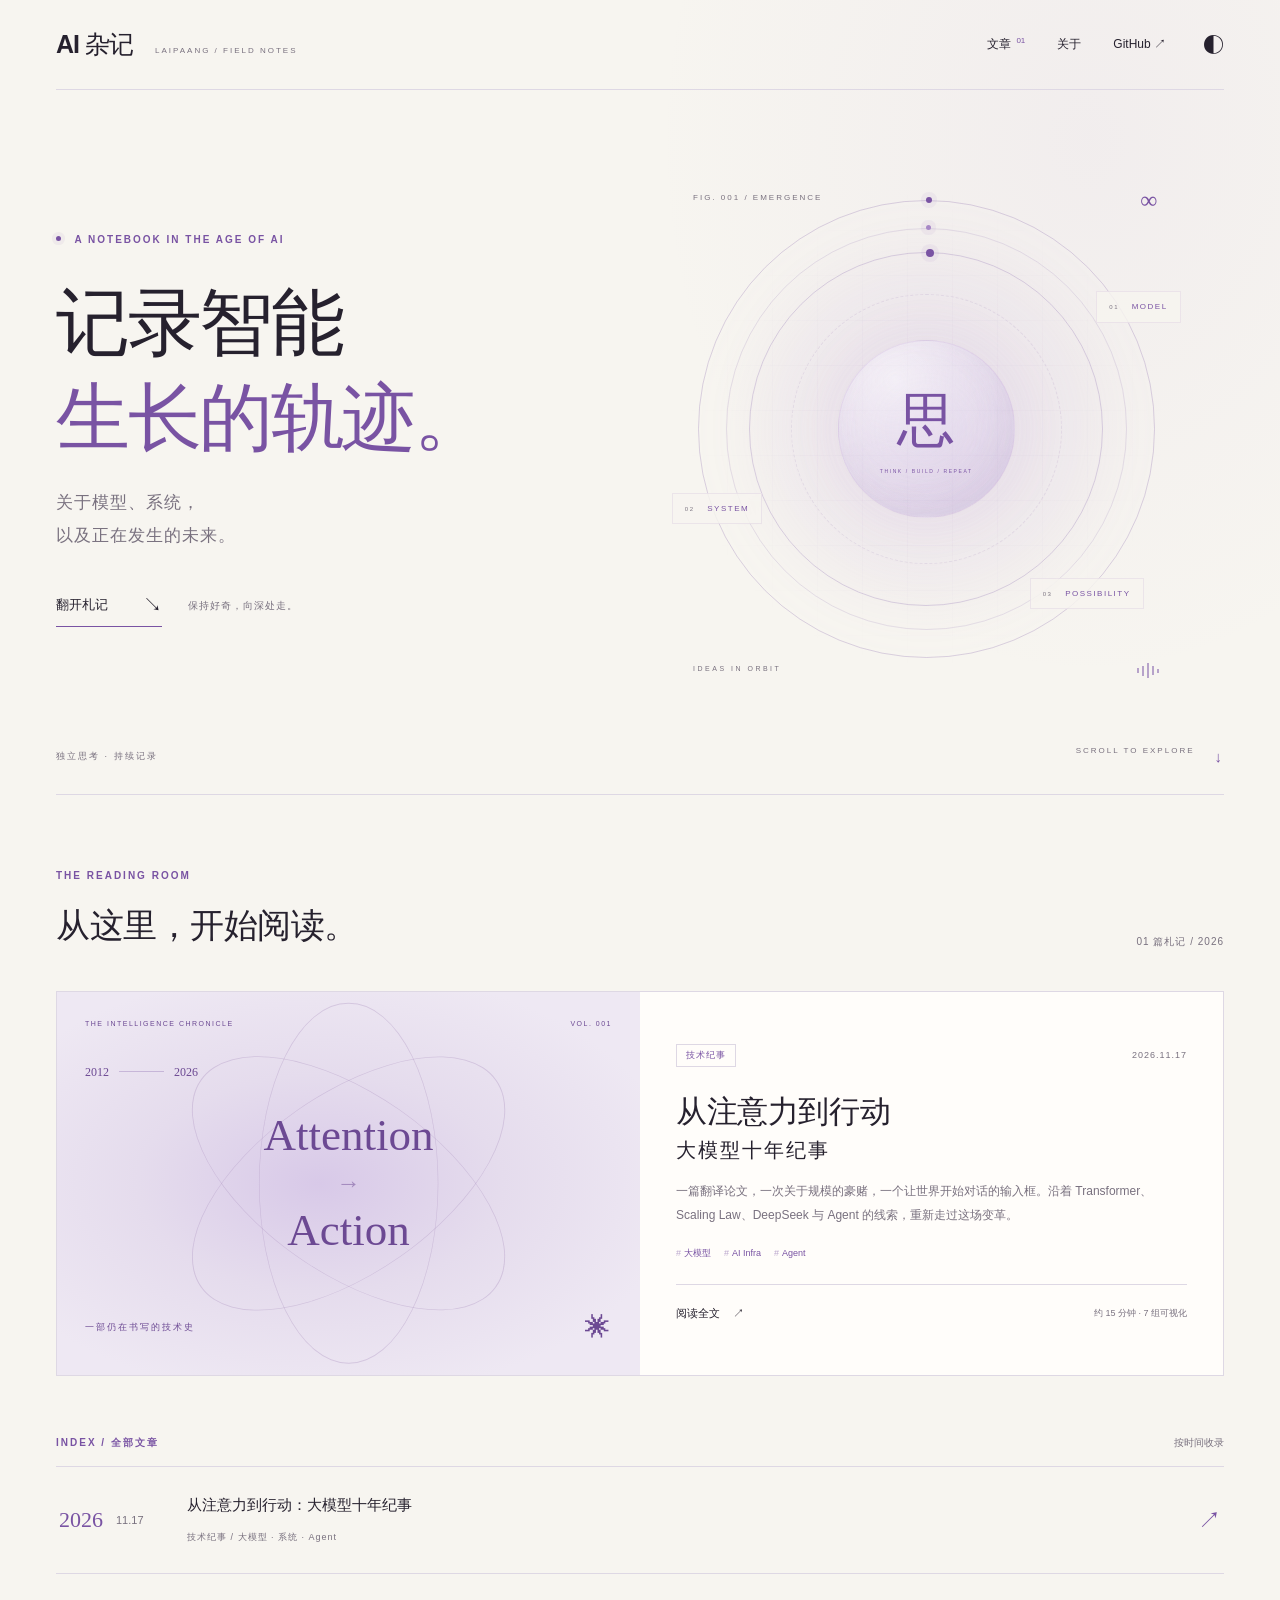
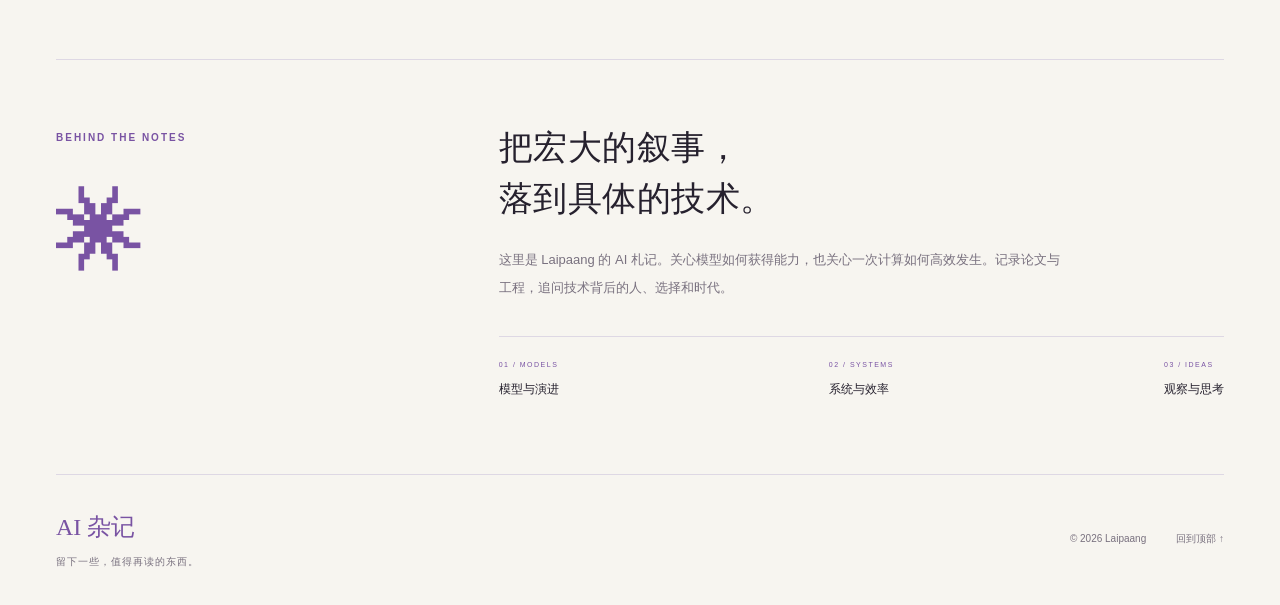
==== commit 2d746763: "Use monochrome ornaments in the blog homepage" ====
--- a/index.html
+++ b/index.html
@@ -56,7 +56,7 @@
           <div class="feature-years">2012 <i></i> 2026</div>
           <div class="feature-orbit fo-one"></div><div class="feature-orbit fo-two"></div><div class="feature-orbit fo-three"></div>
           <div class="feature-words">Attention<span>→</span>Action</div>
-          <div class="feature-bottom"><span>一部仍在书写的技术史</span><span>✳</span></div>
+          <div class="feature-bottom"><span>一部仍在书写的技术史</span><span>✷</span></div>
         </div>
         <div class="feature-copy">
           <div class="feature-meta"><span class="pill">技术纪事</span><time datetime="2026-11-17">2026.11.17</time></div>
@@ -72,7 +72,7 @@
       </div>
     </section>
     <section id="about" class="about wrap reveal" aria-labelledby="about-title">
-      <div class="about-label"><span class="eyebrow">BEHIND THE NOTES</span><div class="asterisk" aria-hidden="true">✳</div></div>
+      <div class="about-label"><span class="eyebrow">BEHIND THE NOTES</span><div class="asterisk" aria-hidden="true">✷</div></div>
       <div class="about-copy"><h2 id="about-title">把宏大的叙事，<br>落到具体的技术。</h2><p>这里是 Laipaang 的 AI 札记。关心模型如何获得能力，也关心一次计算如何高效发生。记录论文与工程，追问技术背后的人、选择和时代。</p><div class="focuses"><span><small>01 / MODELS</small>模型与演进</span><span><small>02 / SYSTEMS</small>系统与效率</span><span><small>03 / IDEAS</small>观察与思考</span></div></div>
     </section>
   </main>
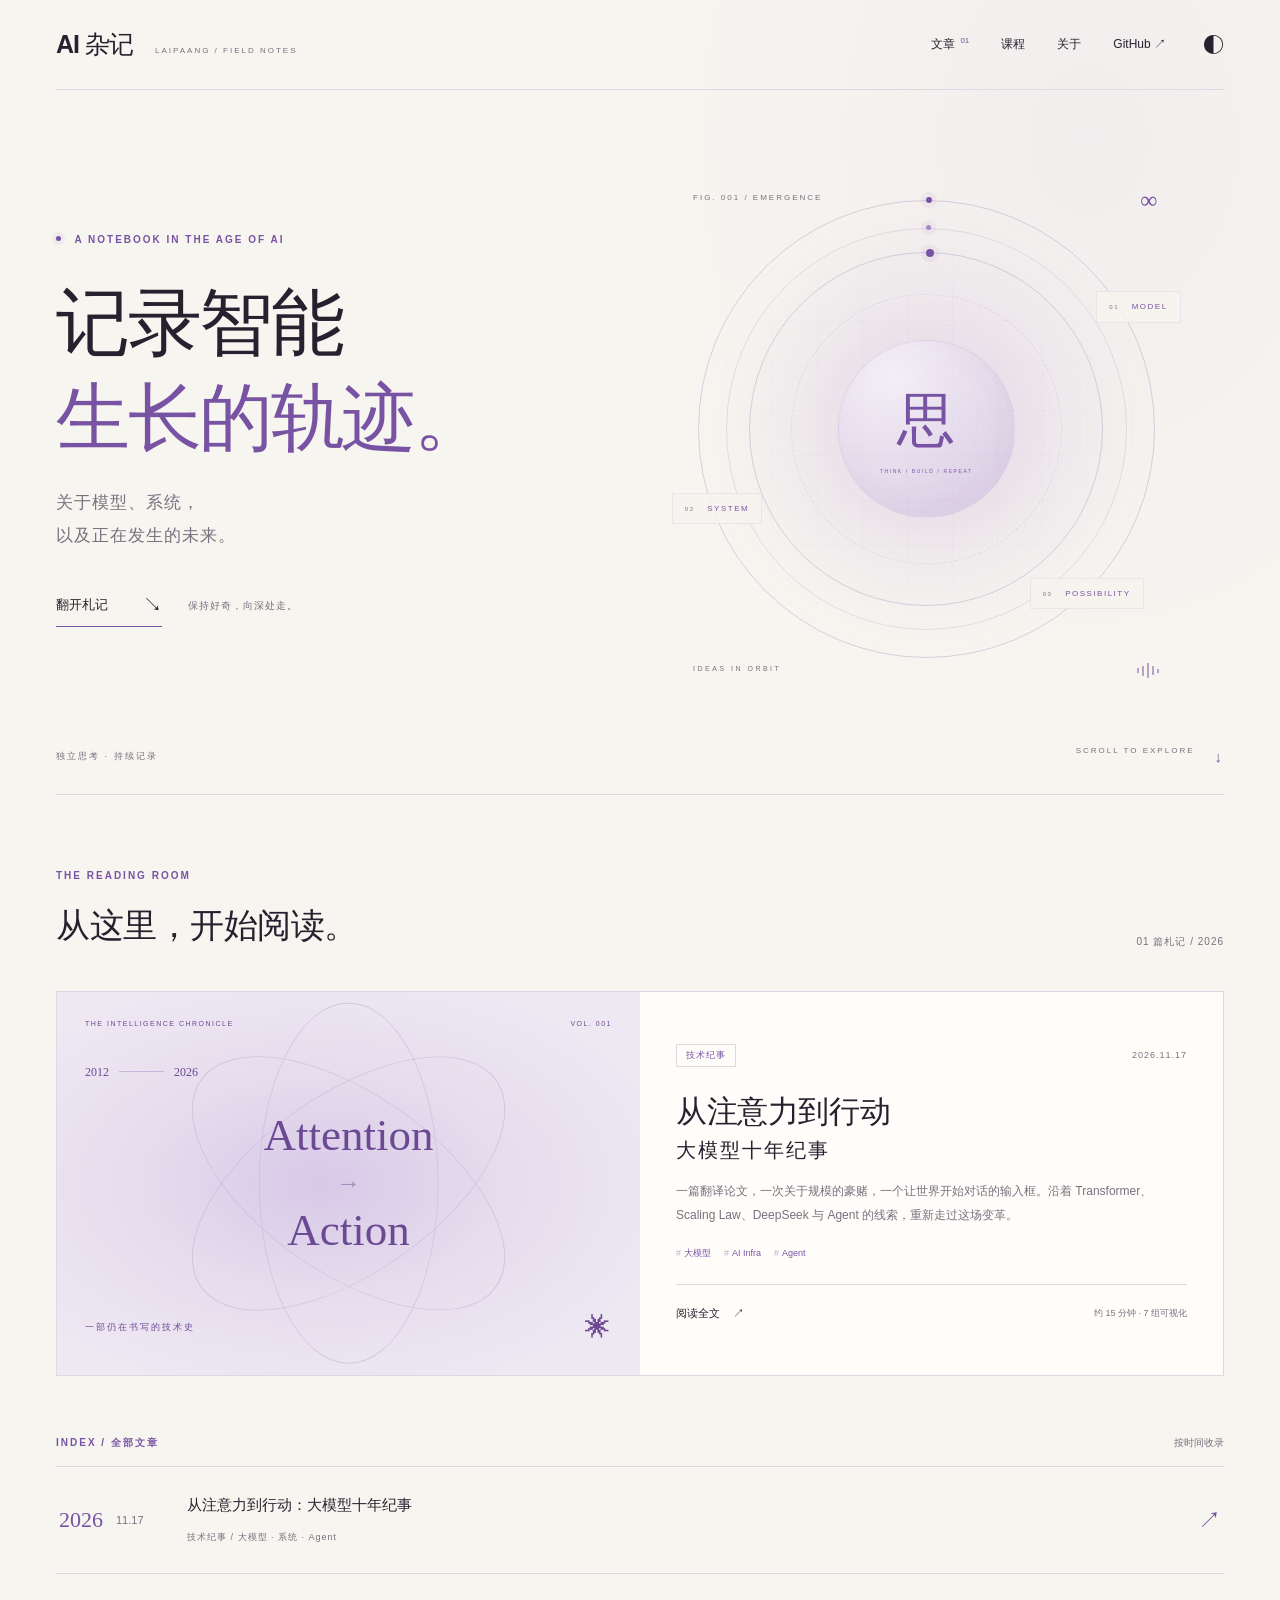
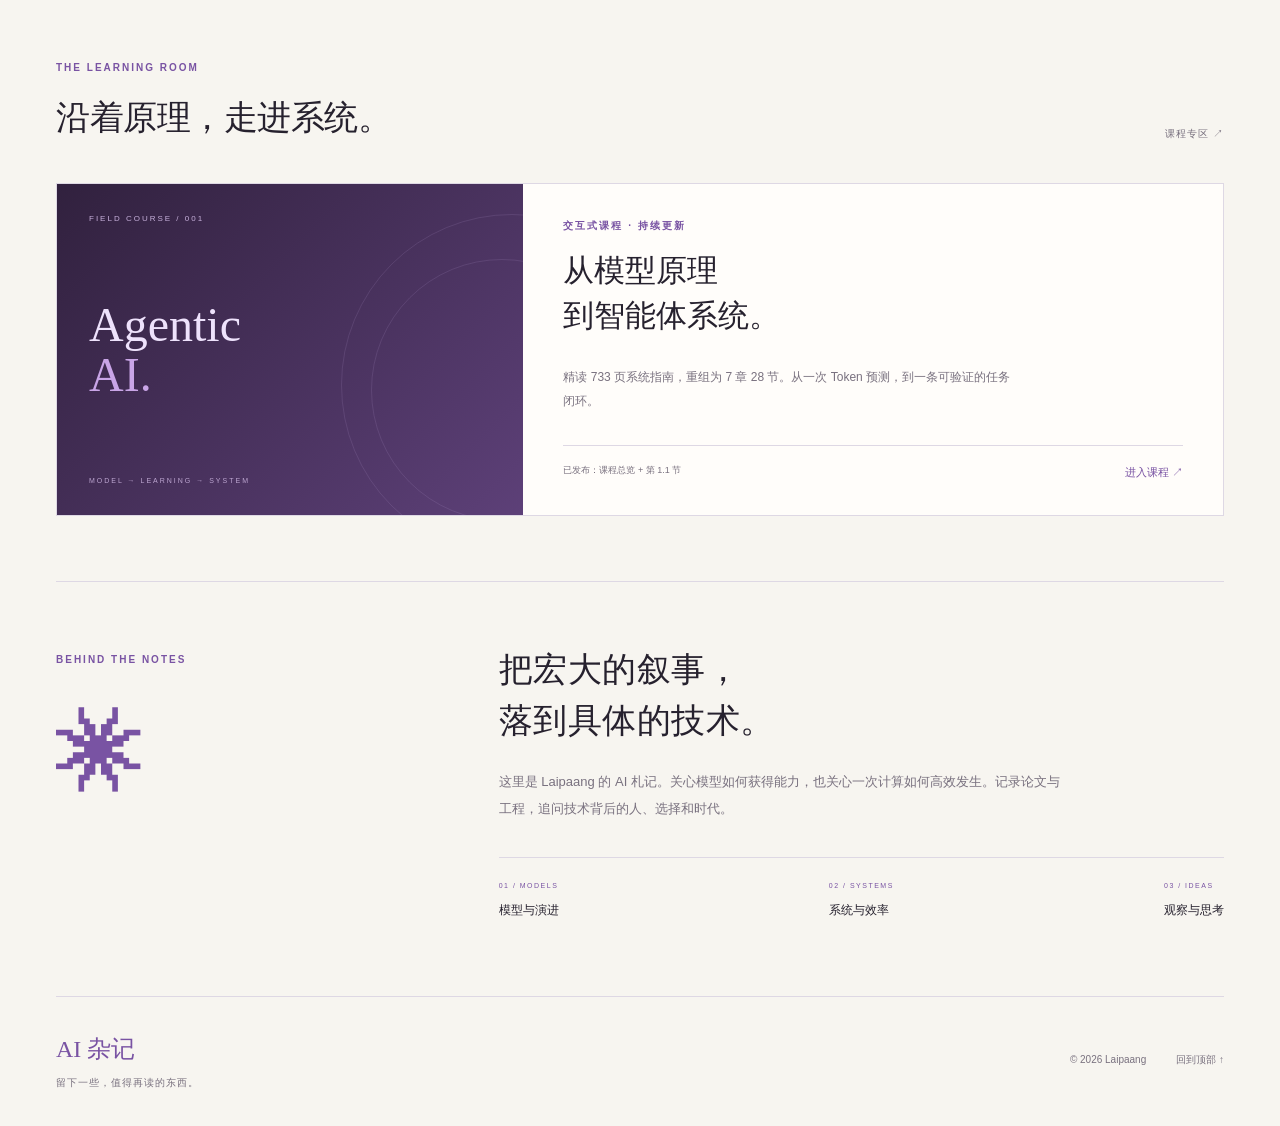
==== commit c769cef1: "Publish Agentic AI course overview and interactive lesson 1.1" ====
--- a/index.html
+++ b/index.html
@@ -22,6 +22,7 @@
     <a class="brand" href="./" aria-label="AI 杂记首页">AI <span>杂记</span><small>LAIPAANG / FIELD NOTES</small></a>
     <nav aria-label="主导航">
       <a href="#articles">文章<span class="nav-count">01</span></a>
+      <a href="courses/">课程</a>
       <a href="#about">关于</a>
       <a class="github-link" href="https://github.com/laipaang/blog" target="_blank" rel="noopener noreferrer">GitHub ↗</a>
       <button id="theme" type="button" aria-label="切换深浅主题" aria-pressed="false"><span aria-hidden="true">◐</span></button>
@@ -71,6 +72,13 @@
         <a class="archive-row" href="2026-11-17-from-attention-to-action/"><time datetime="2026-11-17"><b>2026</b><span>11.17</span></time><div><h3>从注意力到行动：大模型十年纪事</h3><span>技术纪事 / 大模型 · 系统 · Agent</span></div><span class="archive-arrow" aria-hidden="true">↗</span></a>
       </div>
     </section>
+    <section id="courses" class="course-promotion wrap reveal" aria-labelledby="course-promotion-title">
+      <div class="section-heading"><div><div class="eyebrow">THE LEARNING ROOM</div><h2 id="course-promotion-title">沿着原理，走进系统。</h2></div><a class="section-number" href="courses/">课程专区 ↗</a></div>
+      <a class="course-promo-card" href="courses/agentic-ai/">
+        <div class="course-promo-art" aria-hidden="true"><span>FIELD COURSE / 001</span><strong>Agentic<br><i>AI.</i></strong><small>MODEL → LEARNING → SYSTEM</small></div>
+        <div class="course-promo-copy"><div class="eyebrow">交互式课程 · 持续更新</div><h3>从模型原理<br>到智能体系统。</h3><p>精读 733 页系统指南，重组为 7 章 28 节。从一次 Token 预测，到一条可验证的任务闭环。</p><div class="course-promo-meta"><span>已发布：课程总览 + 第 1.1 节</span><b>进入课程 ↗</b></div></div>
+      </a>
+    </section>
     <section id="about" class="about wrap reveal" aria-labelledby="about-title">
       <div class="about-label"><span class="eyebrow">BEHIND THE NOTES</span><div class="asterisk" aria-hidden="true">✷</div></div>
       <div class="about-copy"><h2 id="about-title">把宏大的叙事，<br>落到具体的技术。</h2><p>这里是 Laipaang 的 AI 札记。关心模型如何获得能力，也关心一次计算如何高效发生。记录论文与工程，追问技术背后的人、选择和时代。</p><div class="focuses"><span><small>01 / MODELS</small>模型与演进</span><span><small>02 / SYSTEMS</small>系统与效率</span><span><small>03 / IDEAS</small>观察与思考</span></div></div>
--- a/assets/home.css
+++ b/assets/home.css
@@ -20,3 +20,4 @@
 @media(max-width:700px){.wrap{width:calc(100% - 40px)}.site-header{height:72px}.site-header nav{gap:20px;font-size:11px}.github-link{display:none}.brand{font-size:23px}.hero{grid-template-columns:1fr;padding-top:46px;padding-bottom:65px;min-height:0}.hero h1{font-size:clamp(52px,10.5vw,72px);margin-top:23px;letter-spacing:-2px}.hero-description{font-size:15px;margin-bottom:22px}.hero-links{gap:22px}.fine-print{display:inline;font-size:9px}.kinetic{width:100%;max-width:360px;margin:5px auto 0;grid-row:2;max-height:340px}.hero-foot{font-size:8px;letter-spacing:1px;bottom:18px}.hero-foot>a{font-size:6px;gap:9px}.eyebrow{font-size:8px;letter-spacing:1.5px}.articles{padding:42px 0 50px}.section-heading{margin-bottom:24px;align-items:start}.section-heading h2{font-size:27px;margin-top:10px}.section-number{font-size:8px;padding-top:4px}.featured{grid-template-columns:1fr}.feature-art{min-height:270px}.feature-orbit{inset:4% 20%}.feature-words{font-size:38px}.feature-years{top:55px}.feature-copy{padding:25px}.feature-copy h3{font-size:30px}.feature-copy h3>span{font-size:20px}.feature-copy p{font-size:13px}.feature-meta{font-size:10px}.feature-cta small{font-size:9px}.archive{margin-top:36px}.archive-row{grid-template-columns:65px 1fr 20px;gap:12px;padding-block:22px}.archive-row time{display:block}.archive-row time b,.archive-row time>span{display:block}.archive-row time b{font-size:20px}.archive-row time>span{font-size:10px}.archive-row h3{font-size:14px;line-height:1.7}.archive-row>div>span{font-size:8px;letter-spacing:0}.archive-arrow{font-size:20px}.about{grid-template-columns:1fr;padding:35px 0 45px;gap:22px}.about-label{display:flex;align-items:center;justify-content:space-between}.asterisk{font-size:38px;width:38px;margin:0}.about h2{font-size:29px}.about p{font-size:13px}.focuses{gap:8px;font-size:11px}.focuses small{font-size:6px;letter-spacing:1px}.site-footer{align-items:end;padding-block:25px}.footer-brand{font-size:22px}.footer-brand>span{font-size:9px;letter-spacing:0}.site-footer>div{display:flex;flex-direction:column;gap:8px;align-items:end;font-size:9px}.seed-inner{font-size:42px}.art-coordinate{font-size:6px}.float-note{font-size:7px}}
 @media(prefers-reduced-motion:reduce){html{scroll-behavior:auto}*,*:before,*:after{animation:none!important;transition:none!important}.will-reveal{opacity:1;transform:none}.orbit-one{transform:rotate(-25deg) rotateX(64deg)}.orbit-two{transform:rotate(40deg) rotateX(65deg)}.orbit-three{transform:rotate(100deg) rotateX(62deg)}}
 @media print{.kinetic,.ambient,.site-header nav,.hero-foot{display:none}.hero{display:block;min-height:0;padding:25px 0}.hero h1{font-size:45px}.wrap{width:100%}.will-reveal{opacity:1;transform:none}.featured{break-inside:avoid}.feature-art{min-height:250px}.articles,.about{padding-block:25px}}
+.course-promotion{padding:0 0 65px}.course-promo-card{display:grid;grid-template-columns:.8fr 1.2fr;border:1px solid var(--line);background:var(--paper);transition:border-color .3s,transform .3s}.course-promo-card:hover{border-color:var(--purple);transform:translateY(-3px)}.course-promo-art{position:relative;overflow:hidden;background:linear-gradient(135deg,#31213e,#5d4078);color:#eee2fc;min-height:330px;padding:28px 32px;display:flex;flex-direction:column;justify-content:space-between;isolation:isolate}.course-promo-art:before,.course-promo-art:after{content:'';position:absolute;width:340px;height:340px;border:1px solid #bea1d726;border-radius:50%;top:30px;right:-160px;z-index:-1}.course-promo-art:after{right:-110px;top:75px;width:260px;height:260px;animation:breathe 10s ease-in-out infinite}.course-promo-art>span{font-size:8px;letter-spacing:2px;color:#c7b0db}.course-promo-art>strong{font:48px/1.05 Georgia,serif;font-weight:400;margin-block:25px}.course-promo-art i{font-weight:400;color:#c9a5e7;font-style:normal}.course-promo-art>small{font-size:7px;letter-spacing:2px;color:#bda6d1}.course-promo-copy{padding:33px 40px;display:flex;flex-direction:column;justify-content:center}.course-promo-copy h3{font:400 31px/1.45 var(--serif);margin:15px 0}.course-promo-copy p{font-size:12px;line-height:1.95;color:var(--muted);max-width:450px}.course-promo-meta{font-size:9px;display:flex;justify-content:space-between;gap:20px;border-top:1px solid var(--line);padding-top:17px;margin-top:20px;color:var(--muted)}.course-promo-meta>b{font-size:11px;font-weight:400;color:var(--purple)}@media(max-width:700px){.course-promotion{padding-bottom:42px}.course-promo-card{grid-template-columns:1fr}.course-promo-art{min-height:230px;padding:24px}.course-promo-art>strong{font-size:42px;margin-block:20px}.course-promo-copy{padding:25px}.course-promo-copy h3{font-size:29px}.course-promo-meta{gap:12px;font-size:8px}.course-promo-meta>b{font-size:10px}}
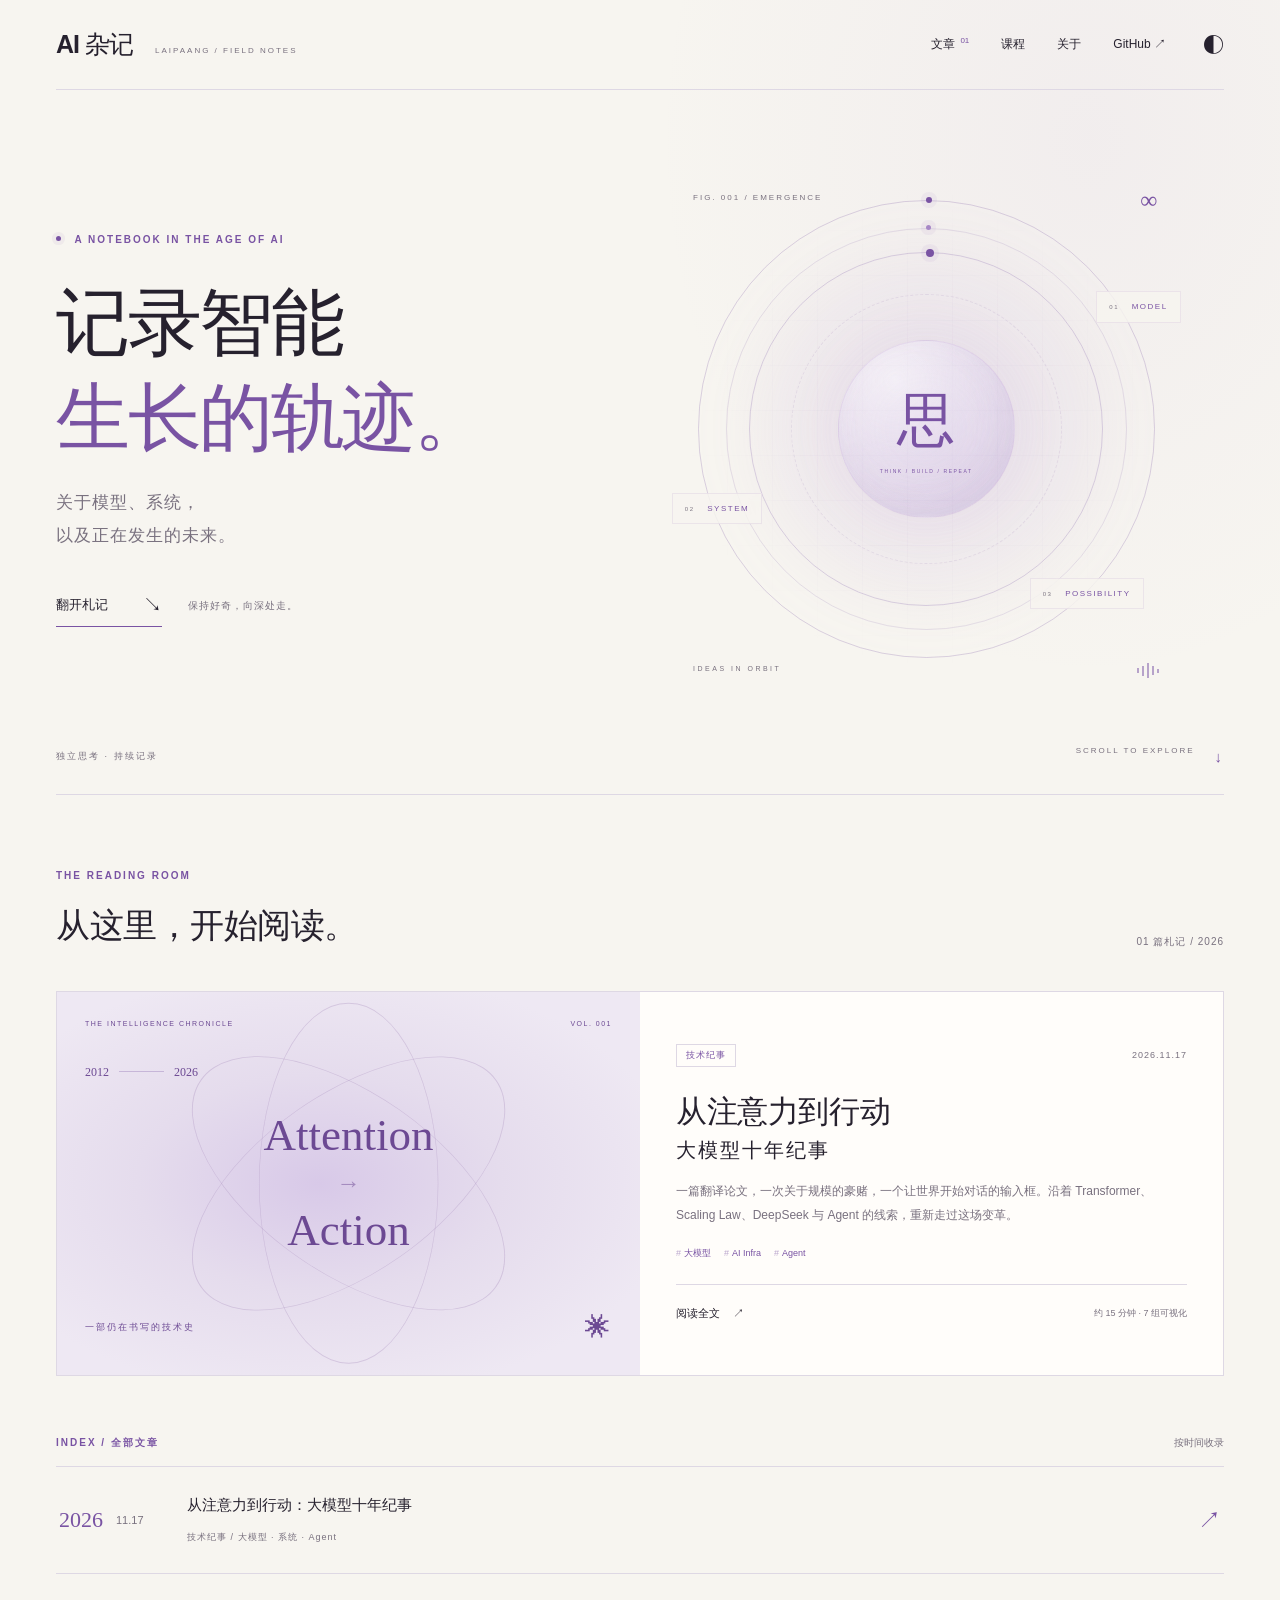
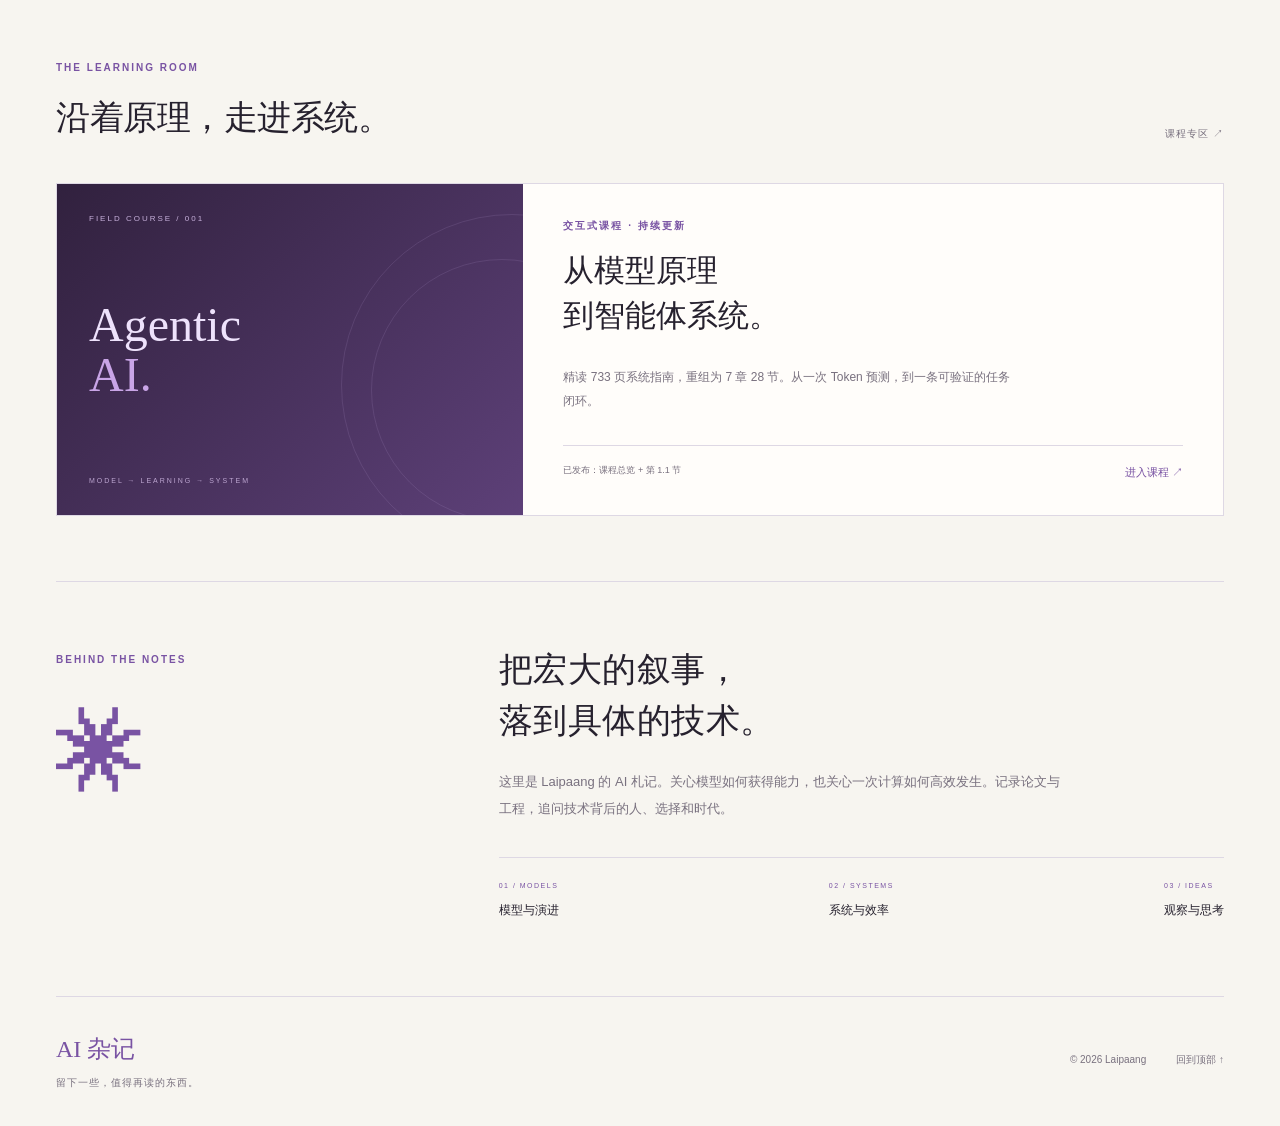
==== commit 68086440: "Version course assets to refresh cached learning controls" ====
--- a/index.html
+++ b/index.html
@@ -11,7 +11,7 @@
   <meta property="og:url" content="https://laipaang.github.io/blog/">
   <link rel="canonical" href="https://laipaang.github.io/blog/">
   <link rel="icon" href="assets/icon.svg" type="image/svg+xml">
-  <link rel="stylesheet" href="assets/home.css">
+  <link rel="stylesheet" href="assets/home.css?v=20261118-course1">
   <title>AI 杂记 · 记录智能生长的轨迹</title>
   <script src="assets/home.js" defer></script>
 </head>
